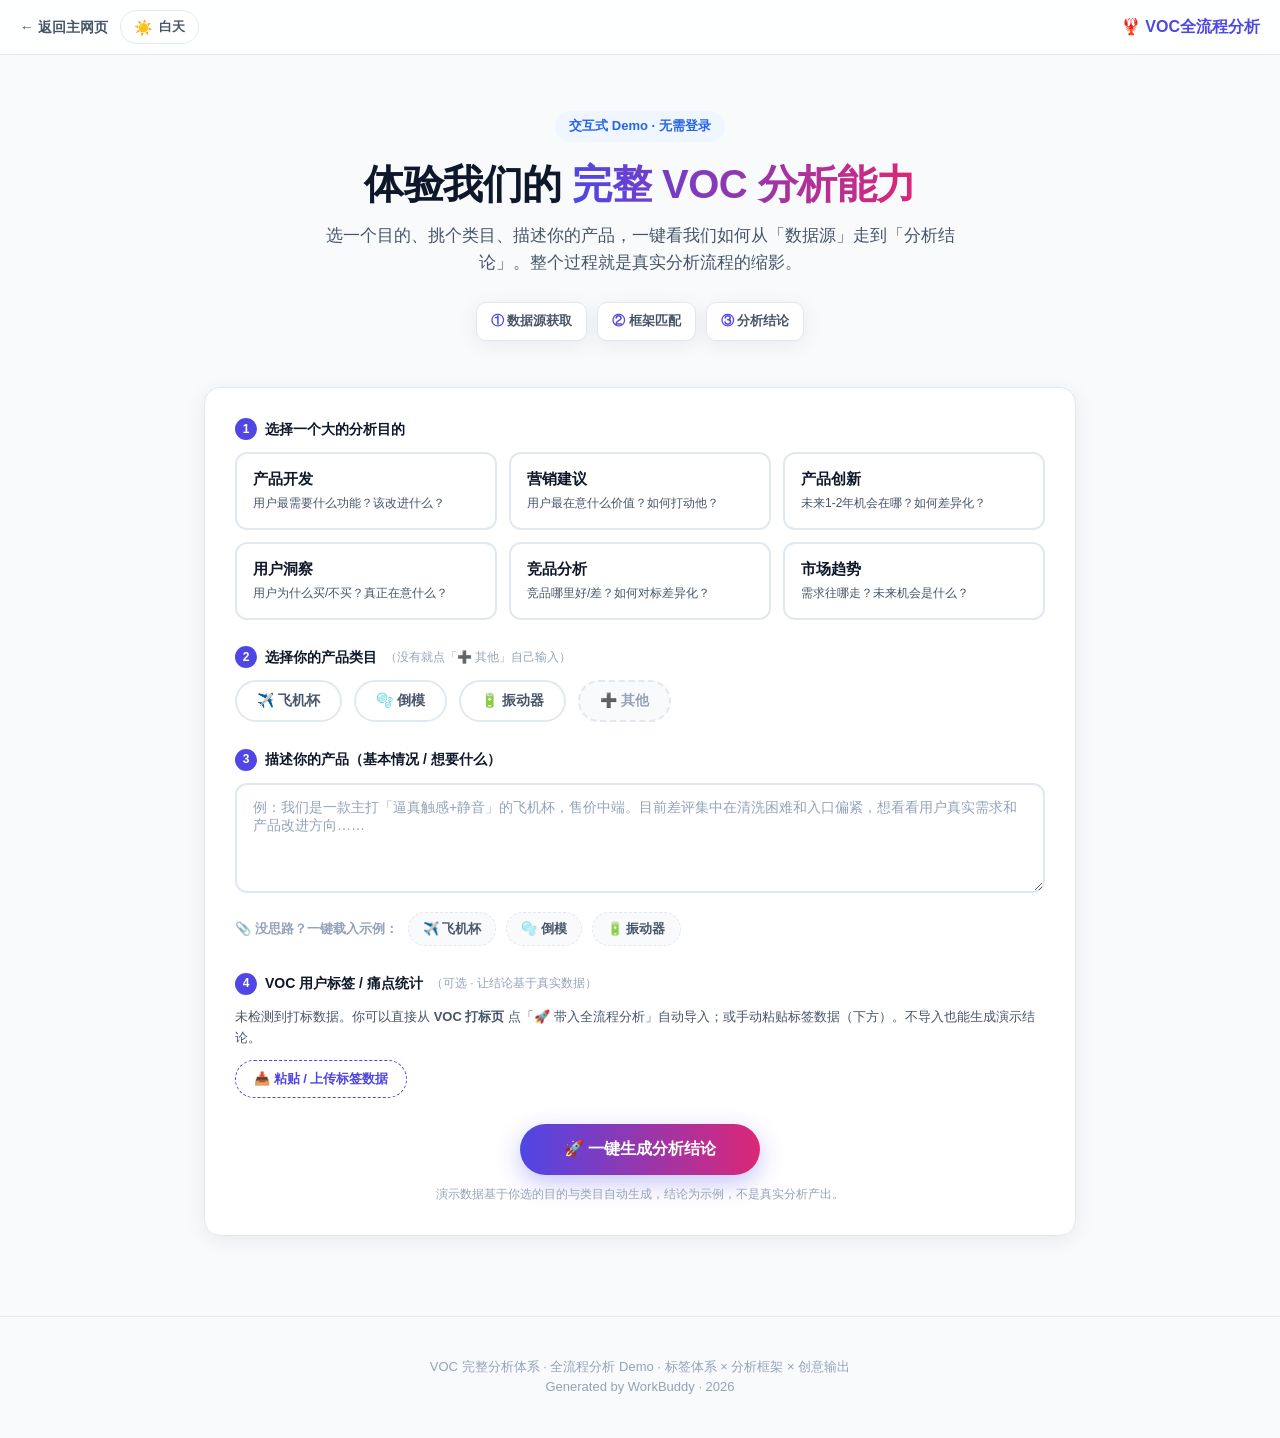
==== experience.html @ fc423c99 "fix: 夜晚模式完全复刻参考页 voc-report-home-radium，去除加载动效 - radium-dark.css：统一为参考页精确配色（bg #0F1525 / card rgba(2" ====
<!DOCTYPE html>
<html lang="zh-CN">
<head>
<meta charset="UTF-8">
<meta name="viewport" content="width=device-width, initial-scale=1.0">
<link rel="icon" href="data:image/svg+xml,<svg xmlns='http://www.w3.org/2000/svg' viewBox='0 0 64 64'><rect width='64' height='64' rx='14' fill='white'/><text x='32' y='48' text-anchor='middle' font-size='40'>🦞</text></svg>">
<title>VOC 全流程分析</title>
<style>
:root{
    --indigo:#4F46E5; --indigo-d:#4338CA; --blue:#2563EB; --blue-l:#EFF6FF;
    --ink:#0F172A; --slate:#475569; --muted:#94A3B8; --line:#E2E8F0;
    --green:#059669; --pink:#DB2777; --amber:#D97706; --cyan:#0891B2; --purple:#7C3AED;
    --bg:#F8FAFC; --card:#FFFFFF; --radius:16px; --shadow:0 4px 20px rgba(15,23,42,.07);
}

/* ===== 深空全息 夜晚模式（Radium deep-space）变量覆盖 ===== */
body[data-theme="dark"]{
    --indigo:#6366f1; --indigo-d:#4F46E5; --blue:#60a5fa; --blue-l:rgba(96,165,250,.10);
    --brand:#60a5fa; --brand-bg:rgba(96,165,250,.14);
    --ink:#e2e8f0; --slate:#cbd5e1; --muted:#94a3b8; --line:rgba(255,255,255,.08);
    --green:#4ade80; --pink:#f43f5e; --amber:#f59e0b; --cyan:#38bdf8; --purple:#a78bfa;
    --bg:#0F1525; --card:rgba(28,38,64,.5); --shadow:0 8px 32px rgba(0,0,0,.45);
}
*{box-sizing:border-box;margin:0;padding:0;}
body{font-family:-apple-system,BlinkMacSystemFont,"Segoe UI","PingFang SC","Microsoft YaHei",sans-serif;
    background:var(--bg); color:var(--ink); line-height:1.6; -webkit-font-smoothing:antialiased;}
.topbar{position:sticky; top:0; z-index:50; background:rgba(255,255,255,.85); backdrop-filter:blur(8px);
    border-bottom:1px solid var(--line); padding:10px 20px; display:flex; align-items:center; gap:12px;}
.topbar a{color:var(--slate); text-decoration:none; font-size:14px; font-weight:600; display:flex; align-items:center; gap:6px;}
.topbar a:hover{color:var(--indigo);}
.topbar .brand{margin-left:auto; font-weight:700; color:var(--indigo); display:flex; align-items:center; gap:6px;}
.theme-toggle{display:inline-flex; align-items:center; gap:6px; padding:7px 13px; border:1px solid var(--line); border-radius:999px; background:#fff; color:var(--slate); font-size:13px; font-weight:600; font-family:inherit; cursor:pointer; transition:all .18s ease; white-space:nowrap;}
.theme-toggle:hover{background:#F1F5F9; border-color:#CBD5E1; color:var(--indigo);}
.theme-toggle .theme-icon{font-size:15px; line-height:1;}
.theme-toggle[data-active="dark"]{background:#E0E7FF; border-color:#6366F1; color:#4338CA;}

/* ===== Hero ===== */
.hero{max-width:920px; margin:0 auto; padding:56px 24px 28px; text-align:center;}
.hero .eyebrow{display:inline-block; background:var(--blue-l); color:var(--blue); font-weight:700;
    font-size:13px; padding:5px 14px; border-radius:999px; margin-bottom:18px;}
.hero h1{font-size:40px; line-height:1.2; letter-spacing:-.5px; margin-bottom:14px;}
.hero h1 .grad{background:linear-gradient(90deg,var(--indigo),var(--pink)); -webkit-background-clip:text; background-clip:text; color:transparent;}
.hero p{font-size:17px; color:var(--slate); max-width:640px; margin:0 auto;}
.hero .steps-hint{display:flex; gap:10px; justify-content:center; margin-top:26px; flex-wrap:wrap;}
.hero .steps-hint .sh{background:var(--card); border:1px solid var(--line); border-radius:10px; padding:8px 14px; font-size:13px; color:var(--slate); font-weight:600; box-shadow:var(--shadow);}
.hero .steps-hint .sh b{color:var(--indigo);}

/* ===== Config panel ===== */
.panel{max-width:920px; margin:18px auto 0; padding:0 24px 40px;}
.cfg{background:var(--card); border:1px solid var(--line); border-radius:var(--radius); padding:30px; box-shadow:var(--shadow);}
.cfg-block{margin-bottom:26px;}
.cfg-block:last-child{margin-bottom:0;}
.cfg-label{font-size:14px; font-weight:700; color:var(--ink); margin-bottom:12px; display:flex; align-items:center; gap:8px;}
.cfg-label .num{width:22px; height:22px; border-radius:50%; background:var(--indigo); color:#fff; font-size:12px; display:flex; align-items:center; justify-content:center; font-weight:700;}

/* purpose cards */
.purpose-grid{display:grid; grid-template-columns:repeat(3,1fr); gap:12px;}
.pcard{border:2px solid var(--line); border-radius:12px; padding:16px; cursor:pointer; transition:all .2s; background:#fff; text-align:left; font-family:inherit;}
.pcard:hover{border-color:#C7D2FE; transform:translateY(-2px);}
.pcard.active{border-color:var(--indigo); background:#EEF2FF; box-shadow:0 0 0 3px rgba(79,70,229,.12);}
.pcard .pi{font-size:24px; display:none;}
.pcard .pn{font-weight:700; font-size:15px; margin:0 0 6px; color:var(--ink);}
.pcard .pd{font-size:12px; color:var(--slate); margin-top:4px; line-height:1.4;}

/* category chips */
.cat-row{display:flex; gap:12px; flex-wrap:wrap; align-items:center;}
.cchip{border:2px solid var(--line); border-radius:999px; padding:10px 20px; cursor:pointer; transition:all .2s; background:#fff; font-family:inherit; font-size:14px; font-weight:600; color:var(--slate); display:flex; align-items:center; gap:8px;}
.cchip:hover{border-color:#C7D2FE;}
.cchip.active{border-color:var(--pink); background:#FDF2F8; color:var(--pink);}
.cchip-add{border-style:dashed; color:#94A3B8; background:#F8FAFC;}
.cchip-add:hover{border-color:#CBD5E1; color:var(--slate);}
.cchip.custom{border-color:#8B5CF6; background:#F5F3FF; color:#7C3AED;}
.cat-input{display:none; border:2px solid var(--pink); border-radius:999px; padding:10px 16px; font-family:inherit; font-size:14px; color:var(--ink); width:240px; outline:none; background:#FDF2F8;}
.cat-input::placeholder{color:#C4B5FD;}

/* ===== 第4板块：VOC 标签/痛点统计 导入 ===== */
.import-hint{font-size:13px; color:var(--slate); line-height:1.6; margin-bottom:12px;}
.import-card{background:linear-gradient(135deg,#F5F3FF,#EEF2FF); border:1px solid #E9D5FF; border-radius:14px; padding:18px 20px; box-shadow:var(--shadow);}
.import-card .imp-head{display:flex; align-items:center; gap:10px; flex-wrap:wrap; margin-bottom:12px;}
.import-card .imp-badge{display:inline-flex; align-items:center; gap:6px; background:linear-gradient(90deg,#7C3AED,#DB2777); color:#fff; font-weight:700; font-size:13px; padding:6px 14px; border-radius:999px; box-shadow:0 4px 12px rgba(124,58,237,.3);}
.import-card .imp-sub{font-size:12px; color:#6D28D9; font-weight:600;}
.import-stats{display:flex; flex-direction:column; gap:10px;}
.import-stat-row{display:flex; align-items:flex-start; gap:10px; flex-wrap:wrap;}
.import-stat-label{font-size:12px; font-weight:700; color:var(--slate); min-width:64px; padding-top:3px;}
.import-chips{display:flex; gap:6px; flex-wrap:wrap;}
.imp-chip{display:inline-flex; align-items:center; gap:5px; background:#fff; border:1px solid var(--line); border-radius:8px; padding:4px 10px; font-size:12px; font-weight:600; color:var(--ink);}
.imp-chip .n{color:#7C3AED; font-weight:800;}
.imp-chip.neg{background:#FEF2F2; border-color:#FECACA; color:#B91C1C;}
.imp-chip.pos{background:#F0FDF4; border-color:#BBF7D0; color:#15803D;}
.import-clear{margin-top:14px; display:inline-flex; align-items:center; gap:6px; background:#fff; border:1.5px solid var(--line); border-radius:999px; padding:8px 16px; font-size:13px; font-weight:700; color:var(--slate); cursor:pointer; font-family:inherit; transition:all .2s;}
.import-clear:hover{border-color:#DB2777; color:#DB2777;}
.import-tree{display:flex; flex-wrap:wrap; gap:8px; flex:1; align-items:flex-start;}
.it-mod{display:inline-flex; align-items:center; gap:8px; background:#fff; border:1px solid var(--line); border-radius:999px; padding:6px 12px; font-size:13px;}
.it-mn{font-weight:700; color:var(--indigo);}
.it-n{color:var(--pink); font-weight:800; font-size:12px;}
.import-manual-toggle{display:inline-flex; align-items:center; gap:6px; background:#fff; border:1.5px dashed var(--indigo); border-radius:999px; padding:9px 18px; font-size:13px; font-weight:700; color:var(--indigo); cursor:pointer; font-family:inherit; transition:all .2s;}
.import-manual-toggle:hover{background:#EEF2FF;}
.import-manual{display:none; margin-top:14px; background:#F8FAFC; border:1px solid var(--line); border-radius:12px; padding:16px;}
.import-manual.show{display:block;}
.import-manual textarea{min-height:120px;}
.import-manual .imp-tip{font-size:12px; color:#94A3B8; margin:8px 0 12px; line-height:1.5;}
.import-manual .imp-actions{display:flex; gap:10px; align-items:center; flex-wrap:wrap;}
.import-parse-btn{background:linear-gradient(90deg,var(--indigo),var(--pink)); color:#fff; border:none; border-radius:999px; padding:10px 22px; font-size:14px; font-weight:700; cursor:pointer; font-family:inherit;}
.import-parse-btn:disabled{opacity:.6; cursor:not-allowed;}
.import-err{color:#B91C1C; font-size:12px; font-weight:600;}

/* textarea */
textarea{width:100%; min-height:110px; border:2px solid var(--line); border-radius:12px; padding:14px 16px; font-family:inherit; font-size:14px; color:var(--ink); resize:vertical; transition:border-color .2s;}
textarea:focus{outline:none; border-color:var(--indigo);}
textarea::placeholder{color:var(--muted);}

/* generate btn */
.gen-wrap{text-align:center; margin-top:8px;}
.gen-btn{background:linear-gradient(90deg,var(--indigo),var(--pink)); color:#fff; border:none; border-radius:999px;
    padding:15px 44px; font-size:16px; font-weight:700; cursor:pointer; font-family:inherit; box-shadow:0 8px 24px rgba(79,70,229,.32); transition:transform .15s, box-shadow .15s;}
.gen-btn:hover{transform:translateY(-2px); box-shadow:0 12px 30px rgba(79,70,229,.42);}
.gen-btn:disabled{opacity:.6; cursor:not-allowed; transform:none;}
.gen-hint{font-size:12px; color:var(--muted); margin-top:10px;}

/* ===== Pipeline ===== */
.pipeline-wrap{max-width:920px; margin:10px auto 0; padding:0 24px; display:none;}
.pipeline-wrap.show{display:block;}
.pipe-progress{height:8px; background:var(--line); border-radius:999px; overflow:hidden; margin-bottom:26px;}
.pipe-progress .bar{height:100%; width:0; background:linear-gradient(90deg,var(--indigo),var(--pink)); border-radius:999px; transition:width .6s ease;}
.pipe-nodes{display:flex; gap:14px; position:relative;}
.pnode{flex:1; background:var(--card); border:1px solid var(--line); border-radius:14px; padding:18px; position:relative; opacity:.45; transition:opacity .4s, border-color .4s, box-shadow .4s;}
.pnode.active{opacity:1; border-color:#C7D2FE; box-shadow:var(--shadow);}
.pnode.done{opacity:1; border-color:#A7F3D0;}
.pnode .ph{display:flex; align-items:center; gap:10px; margin-bottom:12px;}
.pnode .pcircle{width:30px; height:30px; border-radius:50%; background:var(--line); color:#fff; display:flex; align-items:center; justify-content:center; font-weight:700; font-size:14px; flex-shrink:0; transition:background .4s;}
.pnode.active .pcircle, .pnode.done .pcircle{background:var(--indigo);}
.pnode.done .pcircle{background:var(--green);}
.pnode .ptitle{font-weight:700; font-size:15px;}
.pnode .pcontent{min-height:54px;}
.chip{display:inline-flex; align-items:center; gap:6px; background:var(--blue-l); color:var(--blue); border-radius:8px; padding:5px 10px; font-size:12px; font-weight:600; margin:3px 4px 3px 0; opacity:0; transform:translateY(6px); transition:opacity .35s, transform .35s;}
.chip.in{opacity:1; transform:none;}
.chip.tag{background:#FEF3C7; color:#B45309;}
.chip.fw{background:#EDE9FE; color:var(--purple);}
.chip .rk{font-size:10px; background:rgba(0,0,0,.08); border-radius:4px; padding:1px 5px;}
.waiting{font-size:12px; color:var(--muted);}

/* ===== Results ===== */
.results{max-width:920px; margin:30px auto 0; padding:0 24px 60px; display:none;}
.results.show{display:block;}
.res-head{text-align:center; margin-bottom:24px;}
.res-head h2{font-size:26px;}
.res-head .sub{color:var(--slate); font-size:14px; margin-top:6px;}
.res-meta{display:inline-flex; gap:8px; flex-wrap:wrap; justify-content:center; margin-top:12px;}
.res-meta .m{background:#EEF2FF; color:var(--indigo); border-radius:999px; padding:4px 12px; font-size:12px; font-weight:700;}
.res-summary{background:linear-gradient(135deg,#EEF2FF,#FDF2F8); border:1px solid #E0E7FF; border-radius:14px; padding:20px 22px; margin-bottom:24px; font-size:15px; color:#312E81;}
.res-summary b{color:var(--indigo-d);}
.fw-result{background:var(--card); border:1px solid var(--line); border-radius:14px; padding:22px; margin-bottom:18px; box-shadow:var(--shadow); border-left:5px solid var(--indigo);}
.fw-result h3{font-size:18px; display:flex; align-items:center; gap:10px; margin-bottom:6px;}
.fw-result .ftag{font-size:11px; font-weight:700; color:#fff; background:var(--indigo); border-radius:6px; padding:2px 8px;}
.fw-result .fdesc{font-size:13px; color:var(--slate); margin-bottom:14px;}
.fw-result .finsight{font-size:15px; font-weight:600; color:var(--ink); margin-bottom:12px; line-height:1.5;}
.fw-result ul{list-style:none; margin-bottom:12px;}
.fw-result li{position:relative; padding-left:22px; margin-bottom:8px; font-size:14px; color:var(--slate);}
.fw-result li::before{content:"▹"; position:absolute; left:0; color:var(--indigo); font-weight:700;}
.fw-result .faction{background:#F0FDF4; border-radius:10px; padding:12px 14px; font-size:13px; color:#166534;}
.fw-result .faction b{color:var(--green);}
.f-detail{margin-top:14px;}
.detail-btn{background:#fff; border:1.5px solid var(--indigo); color:var(--indigo); border-radius:999px; padding:8px 18px; font-size:13px; font-weight:700; cursor:pointer; font-family:inherit; transition:all .2s;}
.detail-btn:hover{background:var(--indigo); color:#fff;}
.reset-wrap{text-align:center; margin-top:8px;}
.reset-btn{background:#fff; border:2px solid var(--line); border-radius:999px; padding:12px 32px; font-size:14px; font-weight:700; color:var(--slate); cursor:pointer; font-family:inherit; transition:all .2s;}
.reset-btn:hover{border-color:var(--indigo); color:var(--indigo);}
.reset-btn.agent-cta{background:linear-gradient(90deg,#FF7A45,#FF4D8D); color:#fff; border:none; box-shadow:0 4px 14px rgba(255,77,141,.25); padding:14px 36px;}
.reset-btn.agent-cta:hover{transform:translateY(-2px); box-shadow:0 6px 18px rgba(255,77,141,.35);}
.agent-cards{display:none; gap:16px; justify-content:center; margin-top:20px; flex-wrap:wrap;}
.agent-cards.show{display:flex;}
.agent-card{background:var(--card); border:1px solid var(--line); border-radius:14px; padding:18px 20px; min-width:240px; text-decoration:none; color:inherit; display:flex; align-items:center; gap:14px; box-shadow:var(--shadow); transition:all .2s; text-align:left;}
.agent-card:hover{border-color:var(--indigo); transform:translateY(-3px); box-shadow:0 8px 24px rgba(15,23,42,.1);}
.agent-card .agent-icon{font-size:32px;}
.agent-card .agent-name{font-weight:800; font-size:15px; color:var(--ink);}
.agent-card .agent-desc{font-size:12px; color:var(--slate); margin-top:3px;}
.reset-link{display:inline-block; margin-top:16px; background:#fff; border:2px solid var(--line); border-radius:999px; padding:11px 30px; font-size:14px; font-weight:700; color:var(--slate); cursor:pointer; font-family:inherit; transition:all .2s;}
.reset-link:hover{border-color:var(--indigo); color:var(--indigo); transform:translateY(-1px); box-shadow:0 3px 10px rgba(37,99,235,.12);}

.footer{text-align:center; padding:40px 20px; color:var(--muted); font-size:13px; border-top:1px solid var(--line); margin-top:40px;}

@media(max-width:720px){
    .hero h1{font-size:30px;}
    .purpose-grid{grid-template-columns:repeat(2,1fr);}
    .pipe-nodes{flex-direction:column;}
}

/* ===== 载入示例案例 ===== */
.sample-row{display:flex; align-items:center; gap:10px; margin-top:12px; flex-wrap:wrap;}
.sample-row .sr-label{font-size:13px; color:var(--muted); font-weight:600;}
.sample-pill{border:1.5px dashed var(--line); background:#F8FAFC; border-radius:999px; padding:7px 14px; font-size:13px; font-weight:600; color:var(--slate); cursor:pointer; font-family:inherit; transition:all .2s;}
.sample-pill:hover{border-color:var(--indigo); color:var(--indigo); background:#EEF2FF;}

/* ===== 用户案例表 ===== */
.case-card{background:var(--card); border:1px solid var(--line); border-radius:14px; padding:20px 22px; margin-bottom:22px; box-shadow:var(--shadow); border-left:5px solid var(--amber);}
.case-title{font-size:16px; font-weight:800; color:var(--ink); margin-bottom:14px; display:flex; align-items:center; gap:8px;}
.case-table{width:100%; border-collapse:collapse;}
.case-table th, .case-table td{text-align:left; padding:10px 12px; font-size:14px; border-bottom:1px solid var(--line); vertical-align:top;}
.case-table th{width:120px; color:var(--slate); font-weight:700; background:#F8FAFC; border-radius:8px 0 0 8px; white-space:nowrap;}
.case-table tr:last-child th, .case-table tr:last-child td{border-bottom:none;}
.case-table td{color:var(--ink); line-height:1.5;}

/* ===== 用户完全体合成 ===== */
.synth-btn{display:block; width:100%; background:linear-gradient(135deg,#7C3AED,#DB2777); color:#fff; border:none; border-radius:16px; padding:20px; font-size:18px; font-weight:800; cursor:pointer; font-family:inherit; box-shadow:0 10px 30px rgba(124,58,237,.35); transition:transform .15s, box-shadow .15s, filter .15s; letter-spacing:.5px; margin-top:4px;}
.synth-btn:hover{transform:translateY(-3px); box-shadow:0 16px 40px rgba(124,58,237,.45); filter:brightness(1.05);}
.synth-btn:disabled{opacity:.78; cursor:default; transform:none;}
.synth-result{display:none; margin-top:18px;}
.synth-result.show{display:block;}
.synth-preview-img{display:block; width:100%; max-width:760px; margin:18px auto 0; border-radius:14px; box-shadow:0 8px 24px rgba(15,23,42,0.12); border:1px solid var(--line); transition:transform .3s ease, box-shadow .3s ease; cursor:zoom-in;}
.synth-preview-img:hover{transform:translateY(-3px); box-shadow:0 12px 32px rgba(15,23,42,0.16);}
.synth-preview-hint{text-align:center; font-size:12px; color:var(--muted); margin-top:8px;}
.synth-card{background:linear-gradient(135deg,#F5F3FF,#FDF2F8); border:1px solid #E9D5FF; border-radius:16px; padding:24px; box-shadow:var(--shadow);}

/* ===== 图片放大 / 下载弹窗 ===== */
.lb-overlay{display:none; position:fixed; inset:0; z-index:200; align-items:center; justify-content:center; padding:20px;}
.lb-backdrop{position:absolute; inset:0; background:rgba(0,0,0,.88); backdrop-filter:blur(6px);}
.lb-content{position:relative; z-index:1; max-width:94vw; max-height:94vh; display:flex; flex-direction:column; align-items:center;}
.lb-content img{max-width:90vw; max-height:78vh; border-radius:12px; box-shadow:0 24px 60px rgba(0,0,0,.45); object-fit:contain; background:#000;}
.lb-close{position:absolute; top:-44px; right:0; width:36px; height:36px; border-radius:50%; border:none; background:rgba(255,255,255,.15); color:#fff; font-size:22px; line-height:36px; cursor:pointer; transition:background .2s;}
.lb-close:hover{background:rgba(255,255,255,.3);}
.lb-actions{margin-top:16px; display:flex; gap:12px;}
.lb-download{display:inline-flex; align-items:center; gap:6px; background:#fff; color:var(--ink); border-radius:999px; padding:10px 20px; font-size:14px; font-weight:700; text-decoration:none; box-shadow:0 4px 14px rgba(0,0,0,.25); transition:transform .15s, box-shadow .15s;}
.lb-download:hover{transform:translateY(-2px); box-shadow:0 6px 18px rgba(0,0,0,.35); color:var(--indigo);}
@media(max-width:720px){ .lb-content img{max-width:92vw; max-height:70vh;} .lb-actions{margin-top:12px;} }
.synth-head{font-size:18px; font-weight:800; color:#6D28D9; margin-bottom:12px; display:flex; align-items:center; gap:8px;}
.synth-lead{font-size:15px; line-height:1.6; color:#4C1D95; margin-bottom:18px; font-weight:600;}
.synth-grid{display:grid; grid-template-columns:1fr 1fr; gap:18px; margin-bottom:18px;}
.synth-col{background:#fff; border:1px solid var(--line); border-radius:12px; padding:16px;}
.synth-h{font-size:13px; font-weight:800; color:var(--slate); margin:0 0 6px; display:flex; align-items:center; gap:6px;}
.synth-col p{font-size:14px; color:var(--ink); line-height:1.6; margin:0 0 14px;}
.synth-col p:last-child{margin-bottom:0;}
.synth-needs{background:#fff; border:1px solid var(--line); border-radius:12px; padding:16px; margin-bottom:16px;}
.need-tags{display:flex; flex-wrap:wrap; gap:8px; margin-top:8px;}
.need-tag{background:#EDE9FE; color:#6D28D9; border-radius:8px; padding:5px 12px; font-size:13px; font-weight:700;}
.synth-verdict{background:#fff; border:1px solid #FBCFE8; border-left:5px solid var(--pink); border-radius:12px; padding:16px 18px; font-size:14px; line-height:1.7; color:var(--ink);}
.synth-verdict b{color:var(--pink);}
@media(max-width:720px){ .synth-grid{grid-template-columns:1fr;} .synth-preview-img{border-radius:10px; margin-top:14px;} }

</style>
<link rel="preconnect" href="https://fonts.googleapis.com">
<link rel="preconnect" href="https://fonts.gstatic.com" crossorigin>
<link href="https://fonts.googleapis.com/css2?family=Inter:wght@400;500;600;700;800&family=JetBrains+Mono:wght@400;500;700&family=Orbitron:wght@500;700;900&display=swap" rel="stylesheet">
<link rel="stylesheet" href="radium-dark.css">
</head>
<body>

<div class="topbar">
    <a href="index.html">← 返回主网页</a>
    <button type="button" class="theme-toggle" id="themeToggle" aria-label="切换白天/夜晚模式">
        <span class="theme-icon">☀️</span>
        <span class="theme-text">白天</span>
    </button>
    <span class="brand">🦞 VOC全流程分析</span>
</div>

<!-- ===== Hero ===== -->
<header class="hero">
    <span class="eyebrow">交互式 Demo · 无需登录</span>
    <h1>体验我们的 <span class="grad">完整 VOC 分析能力</span></h1>
    <p>选一个目的、挑个类目、描述你的产品，一键看我们如何从「数据源」走到「分析结论」。整个过程就是真实分析流程的缩影。</p>
    <div class="steps-hint">
        <span class="sh"><b>①</b> 数据源获取</span>
        <span class="sh"><b>②</b> 框架匹配</span>
        <span class="sh"><b>③</b> 分析结论</span>
    </div>
</header>

<!-- ===== Config ===== -->
<div class="panel">
    <div class="cfg">
        <div class="cfg-block">
            <div class="cfg-label"><span class="num">1</span> 选择一个大的分析目的</div>
            <div class="purpose-grid" id="purposeGrid"></div>
        </div>

        <div class="cfg-block">
            <div class="cfg-label"><span class="num">2</span> 选择你的产品类目 <span style="font-weight:400;color:#94A3B8;font-size:12px;">（没有就点「➕ 其他」自己输入）</span></div>
            <div class="cat-row" id="catRow"></div>
            <input id="customCatInput" class="cat-input" placeholder="输入类目，如 润滑剂 / 男女共用 / 情趣内衣…" onkeydown="if(event.key==='Enter')commitCustomCat()" onblur="commitCustomCat()" />
        </div>

        <div class="cfg-block">
            <div class="cfg-label"><span class="num">3</span> 描述你的产品（基本情况 / 想要什么）</div>
            <textarea id="prodDesc" placeholder="例：我们是一款主打「逼真触感+静音」的飞机杯，售价中端。目前差评集中在清洗困难和入口偏紧，想看看用户真实需求和产品改进方向……"></textarea>
            <div class="sample-row">
                <span class="sr-label">📎 没思路？一键载入示例：</span>
                <button class="sample-pill" onclick="loadSampleCase('airplane')">✈️ 飞机杯</button>
                <button class="sample-pill" onclick="loadSampleCase('mold')">🫧 倒模</button>
                <button class="sample-pill" onclick="loadSampleCase('vibe')">🔋 振动器</button>
            </div>
        </div>

        <div class="cfg-block" id="importBlock">
            <div class="cfg-label"><span class="num">4</span> VOC 用户标签 / 痛点统计 <span style="font-weight:400;color:#94A3B8;font-size:12px;">（可选 · 让结论基于真实数据）</span></div>
            <div id="importArea"></div>
        </div>

        <div class="gen-wrap">
            <button class="gen-btn" id="genBtn" onclick="startExperience()">🚀 一键生成分析结论</button>
            <div class="gen-hint" id="genHint">演示数据基于你选的目的与类目自动生成，结论为示例，不是真实分析产出。</div>
        </div>
    </div>
</div>

<!-- ===== Pipeline ===== -->
<div class="pipeline-wrap" id="pipeline">
    <div class="pipe-progress"><div class="bar" id="progBar"></div></div>
    <div class="pipe-nodes">
        <div class="pnode" id="node1">
            <div class="ph"><div class="pcircle">1</div><div class="ptitle">数据源获取</div></div>
            <div class="pcontent" id="node1Content"><span class="waiting">准备中…</span></div>
        </div>
        <div class="pnode" id="node2">
            <div class="ph"><div class="pcircle">2</div><div class="ptitle">分析框架匹配</div></div>
            <div class="pcontent" id="node2Content"><span class="waiting">等待上一步…</span></div>
        </div>
        <div class="pnode" id="node3">
            <div class="ph"><div class="pcircle">3</div><div class="ptitle">分析结果</div></div>
            <div class="pcontent" id="node3Content"><span class="waiting">等待上一步…</span></div>
        </div>
    </div>
</div>

<!-- ===== Results ===== -->
<div class="results" id="results">
    <div class="res-head">
        <h2>📊 你的分析结论</h2>
        <div class="sub" id="resSub"></div>
        <div class="res-meta" id="resMeta"></div>
    </div>
    <div class="res-summary" id="resSummary"></div>
    <div class="case-card" id="caseBlock"></div>
    <button class="synth-btn" id="synthBtn" onclick="synthComplete()">🦞 点击合成用户完全体</button>
    <img class="synth-preview-img" id="synthPreview" src="assets/persona-preview.jpg" alt="用户完全体画像预览" loading="lazy" style="display:none;" onclick="openLightbox(this.src)">
    <div class="synth-preview-hint" id="synthPreviewHint" style="display:none;">👆 点击画像可放大查看，支持下载原图</div>
    <div class="synth-result" id="synthResult"></div>
    <div id="resCards"></div>
    <div class="reset-wrap">
        <button class="reset-btn agent-cta" onclick="toggleAgentCards()">🦞 找智能体聊真的</button>
        <div class="agent-cards" id="agentCards">
            <a class="agent-card" href="https://applink.feishu.cn/T97R31dGAcVE" target="_blank" rel="noopener">
                <div class="agent-icon">🦞</div>
                <div>
                    <div class="agent-name">倒模类目智能体</div>
                    <div class="agent-desc">聊真实倒模产品 · 用户评价 · 改进方向</div>
                </div>
            </a>
            <a class="agent-card" href="https://applink.feishu.cn/T97R37MT0GiU" target="_blank" rel="noopener">
                <div class="agent-icon">🦞</div>
                <div>
                    <div class="agent-name">飞机杯类目智能体</div>
                    <div class="agent-desc">聊真实飞机杯产品 · 使用反馈 · 创新机会</div>
                </div>
            </a>
        </div>
        <button class="reset-link" onclick="resetExperience()">↺ 重新体验一次</button>
    </div>
</div>

<footer class="footer">
    VOC 完整分析体系 · 全流程分析 Demo · 标签体系 × 分析框架 × 创意输出<br>
    Generated by WorkBuddy · 2026
</footer>

<!-- ===== 图片放大弹窗 ===== -->
<div id="lightboxOverlay" class="lb-overlay" onclick="closeLightbox(event)">
    <div class="lb-backdrop"></div>
    <div class="lb-content" onclick="event.stopPropagation()">
        <button class="lb-close" onclick="closeLightbox()" aria-label="关闭">×</button>
        <img id="lightboxImg" src="" alt="用户画像放大预览">
        <div class="lb-actions">
            <a id="lbDownload" class="lb-download" href="#" download>⬇ 下载原图</a>
        </div>
    </div>
</div>

<script>
/* ===================== 白天/夜晚模式切换（跨页共享 voc_theme） ===================== */
(function(){
    function applyTheme(isDark){
        document.body.setAttribute('data-theme', isDark ? 'dark' : 'light');
        var btn = document.getElementById('themeToggle');
        if(!btn) return;
        btn.setAttribute('data-active', isDark ? 'dark' : 'light');
        btn.innerHTML = isDark
            ? '<span class="theme-icon">🌙</span><span class="theme-text">夜晚</span>'
            : '<span class="theme-icon">☀️</span><span class="theme-text">白天</span>';
    }
    var saved = localStorage.getItem('voc_theme');
    applyTheme(saved === 'dark');
    var btn = document.getElementById('themeToggle');
    if(btn) btn.addEventListener('click', function(){
        var next = document.body.getAttribute('data-theme') === 'dark' ? 'light' : 'dark';
        localStorage.setItem('voc_theme', next);
        applyTheme(next === 'dark');
    });
})();
/* ============ 数据模型 ============ */
const PURPOSES = {
    product_dev:{name:'产品开发', icon:'🛠️', desc:'用户最需要什么功能？该改进什么？',
        sources:[{n:'Amazon评价',r:'主',d:'详细使用体验+评分'},{n:'Reddit',r:'次',d:'深度痛点+workarounds'},{n:'社媒反馈',r:'补',d:'真实场景'}],
        tags:['用户画像','购买动机','使用场景','使用阻碍','克服方式','产品改进建议','用户忠诚度'],
        frameworks:['jtbd','needs-analysis','extreme'],
        outcomes:['产品改进清单（按频率+强度排序）','新功能建议（来自workarounds）','用户需求地图（指导路线图）']},
    marketing:{name:'营销建议', icon:'📣', desc:'用户最在意什么价值？如何打动他？',
        sources:[{n:'Amazon评价',r:'主',d:'4-5星，用户推荐理由'},{n:'社媒分享帖',r:'次',d:'用户主动分享'},{n:'Reddit正面讨论',r:'补',d:'口碑内容'}],
        tags:['购买动机','使用场景','用户画像','预期符合度','用户忠诚度'],
        frameworks:['jtbd','needs-analysis','researcher'],
        outcomes:['卖点提炼（含原文引用+文案）','目标受众画像（含渠道）','使用场景地图（广告素材）']},
    innovation:{name:'产品创新', icon:'💡', desc:'未来1-2年机会在哪？如何差异化？',
        sources:[{n:'Reddit',r:'主',d:'全量，workarounds+未来需求'},{n:'Amazon评价',r:'次',d:'1-3星，设计缺陷'},{n:'社媒边缘讨论',r:'补',d:'边缘场景'}],
        tags:['克服方式','使用阻碍','购买动机','用户忠诚度','使用场景'],
        frameworks:['extreme','triz','compass'],
        outcomes:['创新机会地图（含workarounds）','领先用户洞察（von Hippel）','TRIZ创新方案（含可行性）']},
    user_insight:{name:'用户洞察', icon:'🔍', desc:'用户为什么买/不买？真正在意什么？',
        sources:[{n:'Amazon评价',r:'主',d:'全量1-5星'},{n:'Reddit',r:'次',d:'全量讨论'},{n:'客服记录',r:'补',d:'真实反馈'}],
        tags:['用户画像','使用场景','购买动机','预期符合度','用户忠诚度'],
        frameworks:['jtbd','needs-analysis','researcher'],
        outcomes:['用户画像分析（3-5类群体）','用户旅程地图（含情感曲线）','满意度分析（满意vs不满意）']},
    competitor:{name:'竞品分析', icon:'⚔️', desc:'竞品哪里好/差？如何对标差异化？',
        sources:[{n:'本+竞品 Amazon评价',r:'主',d:'全量对比'},{n:'Reddit竞品讨论',r:'次',d:'竞品口碑'},{n:'社媒对比帖',r:'补',d:'横向对比'}],
        tags:['使用阻碍','预期符合度','性价比感受','产品改进建议','用户忠诚度'],
        frameworks:['jtbd','needs-analysis','researcher'],
        outcomes:['竞品对标矩阵','差异化优势清单','竞品转换用户洞察']},
    market_trend:{name:'市场趋势', icon:'📈', desc:'需求往哪走？未来机会是什么？',
        sources:[{n:'Reddit',r:'主',d:'全量，含时间戳'},{n:'Amazon近12月',r:'次',d:'按月分层'},{n:'社媒讨论',r:'补',d:'含时间戳'}],
        tags:['购买动机','产品改进建议','使用场景','使用阻碍','克服方式'],
        frameworks:['extreme','needs-analysis','jtbd'],
        outcomes:['趋势识别分析（含时序证据）','领先用户趋势预测','未来1-2年行动时间线']}
};

const FRAMEWORKS = {
    'jtbd':{name:'JTBD 待完成任务', icon:'🎯', color:'#2563EB', desc:'理解用户真正想要完成的任务（功能/情感/社会三层）'},
    'needs-analysis':{name:'十三种需求分析', icon:'🧭', color:'#7C3AED', desc:'从13种人类需求出发，定位需求层次与优先级'},
    'compass':{name:'产品创意罗盘', icon:'🧩', color:'#0891B2', desc:'4象限×20种打法，系统化发散产品创意'},
    'extreme':{name:'极端/领先用户', icon:'🔬', color:'#059669', desc:'基于 von Hippel 理论，从领先用户挖未来需求'},
    'triz':{name:'TRIZ 创新方法', icon:'⚙️', color:'#D97706', desc:'40个发明原理，系统化解决技术矛盾'},
    'researcher':{name:'4象限用户需求', icon:'📊', color:'#DB2777', desc:'重要度-满意度矩阵，区分表达需求与真实需求'},
    'plutchik':{name:'Plutchik 情绪罗盘', icon:'🎭', color:'#BE185D', desc:'8种基本情绪+强度，洞察情感驱动因素'}
};

/* 9大标签模块 + 子标签（动画里逐条展示） */
const TAG_SUBS = {
    '用户画像':['价值观','人口统计','生活方式','社会地位'],
    '购买动机':['生理满足','情感慰藉','自我探索','关系增进'],
    '购买目的':['自用','送礼','伴侣互动'],
    '使用场景':['独处','伴侣','旅行','夜间'],
    '使用阻碍':['噪音','清洁','隐私','尺寸/紧度'],
    '克服方式':['静音款','免洗设计','隐私包装','分体结构'],
    '用户忠诚度':['复购','主动推荐','KOC传播'],
    '产品改进建议':['材质','功能','外观','续航'],
    '预期符合度':['超预期','不达预期','符合预期'],
    '性价比感受':['偏高','适中','偏低']
};

const CATEGORIES = {
    '飞机杯':{icon:'✈️', image:'assets/user-persona-full.jpg', sample:{
        blocks:['内部通道清洗困难','噪音偏大','入口紧度不适','材质轻微气味'],
        improve:['可拆洗内胆','静音马达结构','医用硅胶无气味','入口渐宽设计'],
        motive:'隐私 discreet、逼真体验、便携收纳',
        scene:'独处夜间、差旅便携',
        needs:['舒适','安全','审美','认可','亲密','主宰']}},
    '倒模':{icon:'🫧', image:'assets/persona-preview.jpg', sample:{
        blocks:['重量大不便收纳','清洁死角多','价格偏高','通道易积灰'],
        improve:['分体式减轻重量','抗菌防霉材质','可站立底座','磁吸快拆'],
        motive:'逼真触感、视觉冲击、收藏展示',
        scene:'居家固定空间、伴侣互动',
        needs:['审美','认可','亲密','主宰','影响','刺激']}},
    '振动器':{icon:'🔋', image:'assets/persona-vibe.jpg', sample:{
        blocks:['续航短','噪音明显','模式单一','充电不便'],
        improve:['长续航电池','磁吸静音马达','APP多模式控制','无线快充'],
        motive:'自我探索、伴侣互动、健康放松',
        scene:'独处、伴侣前戏、旅行',
        needs:['舒适','安全','胜任','亲密','刺激','健康']}}
};
/* 自定义类目的通用兜底样本（未内置真实数据时用） */
const FALLBACK_SAMPLE = {
    blocks:['基础体验未达预期','差异化卖点不清晰','用户复购动力弱'],
    improve:['聚焦核心痛点打磨','打造可记忆的差异化点','建立用户反馈闭环'],
    motive:'满足真实需求、获得稳定好的体验',
    scene:'日常使用场景',
    needs:['舒适','安全','认可','亲密']
};
function getCategory(key){ return CATEGORIES[key] || {icon:'🆕', custom:true, sample:FALLBACK_SAMPLE}; }

/* 示例案例（一键载入，方便演示） */
const SAMPLE_CASES = {
    airplane:{purpose:'product_dev', category:'飞机杯', desc:'我们是一款主打「逼真触感 + 静音」的飞机杯，售价中端。目前差评集中在清洗困难和入口偏紧，想看看用户真实需求和产品改进方向，下一步准备做二代升级。'},
    mold:{purpose:'marketing', category:'倒模', desc:'我们做高仿真倒模，卖点是最强视觉冲击和收藏价值。但用户只记得"贵"，复购一般。想搞清楚怎么把"逼真触感"讲成打动人的故事，提升转化和口碑。'},
    vibe:{purpose:'innovation', category:'振动器', desc:'我们的振动器主打自我探索与伴侣互动。用户反馈续航短、噪音明显、模式单一。想找未来1-2年的差异化创新方向，跳出"加个模式"的同质化。'}
};
function escapeHtml(s){ return String(s).replace(/[&<>"']/g, m=>({'&':'&amp;','<':'&lt;','>':'&gt;','"':'&quot;',"'":'&#39;'}[m])); }
function loadSampleCase(key){
    const sc = SAMPLE_CASES[key];
    if(!sc) return;
    state.purpose = sc.purpose;
    state.category = sc.category;
    document.querySelectorAll('.pcard').forEach(c=>c.classList.toggle('active', c.dataset.key===sc.purpose));
    setActiveCat(sc.category);
    document.getElementById('prodDesc').value = sc.desc;
    saveProductContext();
}

/* ============ 状态 ============ */
let state = { purpose:null, category:null, imported:null, deepMode:false };

/* ============ 第4板块：VOC 标签/痛点统计 导入 ============ */
const LS_KEY = 'voc_tag_profile';
const PRODUCT_KEY = 'voc_product_context';
function saveProductContext(){
    const pn = (state.purpose && PURPOSES[state.purpose]) ? PURPOSES[state.purpose].name : '';
    const cn = (state.category && (CATEGORIES[state.category] || getCategory(state.category))) ? (getCategory(state.category).name || state.category) : '';
    const ctx = { purpose: state.purpose, purposeName: pn, category: state.category, categoryName: cn, desc: (document.getElementById('prodDesc')||{}).value || '' };
    try { localStorage.setItem(PRODUCT_KEY, JSON.stringify(ctx)); } catch(e){}
}
function loadProductContext(){
    try {
        const ctx = JSON.parse(localStorage.getItem(PRODUCT_KEY) || 'null');
        if(!ctx) return;
        if(ctx.purpose && PURPOSES[ctx.purpose]){ state.purpose = ctx.purpose; document.querySelectorAll('.pcard').forEach(c=>c.classList.toggle('active', c.dataset.key===ctx.purpose)); }
        if(ctx.category && (CATEGORIES[ctx.category] || getCategory(ctx.category))){ state.category = ctx.category; setActiveCat(ctx.category); }
        if(ctx.desc && document.getElementById('prodDesc')) document.getElementById('prodDesc').value = ctx.desc;
    } catch(e){}
}
function initImportFromStorage(){
    let prof = null;
    try {
        const params = new URLSearchParams(location.search);
        if(params.get('from')==='tag'){ prof = JSON.parse(localStorage.getItem(LS_KEY) || 'null'); }
        if(!prof){ prof = JSON.parse(localStorage.getItem(LS_KEY) || 'null'); }
    } catch(e){ prof = null; }
    if(prof && prof.meta && (prof.meta.preciseCount || prof.meta.provCount || Object.keys(prof.modules||{}).length)){
        state.imported = prof; state.deepMode = true;
    }
    renderImportArea();
    updateGenHint();
}
function topTagsByModule(prof, m, n){
    if(!prof || !prof.topTags) return [];
    return prof.topTags.filter(t=>t.m===m).sort((a,b)=>b.n-a.n).slice(0, n||3).map(t=>t.t);
}
function buildTagTreeHTML(p){
    const tree = p && p.tagTree;
    if(!tree || !Object.keys(tree).length) return '';
    const mods = Object.entries(tree).sort((a,b)=>b[1].n-a[1].n).slice(0,6);
    return `<div class="import-tree">` + mods.map(([m,mo])=>{
        return `<div class="it-mod"><span class="it-mn">${escapeHtml(m)}</span> <span class="it-n">${mo.n}</span></div>`;
    }).join('') + `</div>`;
}
function renderImportArea(){
    const el = document.getElementById('importArea'); if(!el) return;
    const p = state.imported;
    if(p){
        const meta = p.meta || {};
        const modEntries = Object.entries(p.modules||{}).sort((a,b)=>((b[1].precise+b[1].prov)-(a[1].precise+a[1].prov))).slice(0,4);
        const topMods = modEntries.map(([m,o])=>`<span class="imp-chip">${escapeHtml(m)} <span class="n">${o.precise}${o.prov?('+'+o.prov):''}</span></span>`).join('');
        const topNeeds = (p.needPriority||[]).slice(0,3).map(x=>`<span class="imp-chip">${escapeHtml(x.t)} <span class="n">${(x.imp*100).toFixed(0)}%</span></span>`).join('');
        const pos = (p.emotions||[]).filter(e=>e.polarity>0).sort((a,b)=>b.count-a.count).slice(0,2).map(e=>`<span class="imp-chip pos">${escapeHtml(e.name)} <span class="n">${e.count}</span></span>`).join('');
        const neg = (p.emotions||[]).filter(e=>e.polarity<0).sort((a,b)=>b.count-a.count).slice(0,2).map(e=>`<span class="imp-chip neg">${escapeHtml(e.name)} <span class="n">${e.count}</span></span>`).join('');
        const tagTreeHTML = buildTagTreeHTML(p);
        el.innerHTML =
            `<div class="import-card">
                <div class="imp-head">
                    <span class="imp-badge">✅ 已从 VOC 打标页导入</span>
                    <span class="imp-sub">${meta.totalComments||0} 条评价 · ${meta.preciseCount||0} 精确标签${meta.provCount?(' + '+meta.provCount+' 推测'):''} · 覆盖 ${meta.coveredModules||0} 模块</span>
                </div>
                <div class="import-stats">
                    <div class="import-stat-row"><span class="import-stat-label">痛点 Top</span><div class="import-chips">${topMods||'<span class="imp-chip">无</span>'}</div></div>
                    ${tagTreeHTML?`<div class="import-stat-row it-row"><span class="import-stat-label">标签层级</span><div class="import-tree">${tagTreeHTML}</div></div>`:''}
                    ${topNeeds?`<div class="import-stat-row"><span class="import-stat-label">需求 Top</span><div class="import-chips">${topNeeds}</div></div>`:''}
                    ${pos?`<div class="import-stat-row"><span class="import-stat-label">正向情绪</span><div class="import-chips">${pos}</div></div>`:''}
                    ${neg?`<div class="import-stat-row"><span class="import-stat-label">负向情绪</span><div class="import-chips">${neg}</div></div>`:''}
                </div>
                <button class="import-clear" onclick="clearImport()">🗑 清空导入，改用演示数据</button>
            </div>`;
    } else {
        el.innerHTML =
            `<div class="import-hint">未检测到打标数据。你可以直接从 <b>VOC 打标页</b> 点「🚀 带入全流程分析」自动导入；或手动粘贴标签数据（下方）。不导入也能生成演示结论。</div>
             <button class="import-manual-toggle" onclick="toggleManualImport()">📥 粘贴 / 上传标签数据</button>
             <div class="import-manual" id="manualImport">
                <textarea id="manualImportText" placeholder='可粘贴从打标页导出的 JSON，或简易格式（每行一个「模块名: 计数」）：\n使用阻碍: 12\n产品改进建议: 8\n购买动机: 5'></textarea>
                <div class="imp-tip">简易格式仅提供「模块痛点统计」，深度分析会自动降级（仅基于模块分布做框架推断）；粘贴完整 JSON 可解锁全部框架结论。</div>
                <div class="imp-actions">
                    <button class="import-parse-btn" onclick="parseManualImport()">解析并导入</button>
                    <span class="import-err" id="manualErr"></span>
                </div>
             </div>`;
    }
}
function toggleManualImport(){ const m=document.getElementById('manualImport'); if(m) m.classList.toggle('show'); }
function clearImport(){
    state.imported = null; state.deepMode = false;
    try { localStorage.removeItem(LS_KEY); } catch(e){}
    renderImportArea(); updateGenHint();
}
function parseManualImport(){
    const errEl = document.getElementById('manualErr');
    const txt = (document.getElementById('manualImportText')||{}).value || '';
    if(!txt.trim()){ if(errEl) errEl.textContent='请先粘贴数据。'; return; }
    let prof = null;
    try {
        prof = JSON.parse(txt);
        if(!prof || typeof prof!=='object') throw new Error('格式不对');
        // 归一化为统一结构
        prof = {
            meta: prof.meta || { totalComments:0, preciseCount: prof.modules?Object.values(prof.modules).reduce((s,o)=>s+(o.precise||0)+(o.prov||0),0):0, provCount:0, coveredModules: prof.modules?Object.keys(prof.modules).length:0 },
            modules: prof.modules || {},
            topTags: prof.topTags || [],
            needQuad: prof.needQuad || {explicit:[],implicit:[],unexpected:[],noncustomer:[]},
            needPriority: prof.needPriority || [],
            emotions: prof.emotions || [],
            motMix: prof.motMix || [],
            candidatePool: prof.candidatePool || []
        };
    } catch(e){
        // 简易格式：每行 "模块: 计数"
        const modules = {};
        txt.split('\n').forEach(line=>{
            const mm = line.split(/[:：]/);
            if(mm.length===2){ const name=mm[0].trim(), n=parseInt(mm[1].trim(),10); if(name && !isNaN(n)) modules[name]={precise:n,prov:0,color:'#7C3AED'}; }
        });
        if(Object.keys(modules).length===0){ if(errEl) errEl.textContent='无法解析：请检查 JSON 或「模块: 计数」格式。'; return; }
        prof = { meta:{ totalComments:0, preciseCount:Object.values(modules).reduce((s,o)=>s+o.precise,0), provCount:0, coveredModules:Object.keys(modules).length }, modules, topTags:[], needQuad:{explicit:[],implicit:[],unexpected:[],noncustomer:[]}, needPriority:[], emotions:[], motMix:[], candidatePool:[] };
    }
    state.imported = prof; state.deepMode = true;
    renderImportArea(); updateGenHint();
}
function updateGenHint(){
    const h = document.getElementById('genHint'); if(!h) return;
    if(state.deepMode && state.imported){
        h.innerHTML = '已接入 <b>真实 VOC 打标数据</b>，结论将基于你的标签/痛点统计 + 所选目的，由分析框架确定性推导（无需大模型）。';
    } else {
        h.innerHTML = '演示数据基于你选的目的与类目自动生成，结论为示例，不是真实分析产出。';
    }
}

/* ============ 渲染选择器 ============ */
function renderPurpose(){
    const pg = document.getElementById('purposeGrid');
    pg.innerHTML = Object.entries(PURPOSES).map(([k,v])=>
        `<button class="pcard" data-key="${k}" onclick="pickPurpose('${k}')">
            <div class="pn">${v.name}</div>
            <div class="pd">${v.desc}</div>
        </button>`).join('');
}
function renderCategories(){
    const cr = document.getElementById('catRow');
    cr.innerHTML = Object.entries(CATEGORIES).map(([k,v])=>
        `<button class="cchip${v.custom?' custom':''}" data-key="${k}" onclick="pickCategory('${k}')">${v.icon} ${k}</button>`).join('') +
        `<button class="cchip cchip-add" onclick="showCustomCat()">➕ 其他</button>`;
}
function pickPurpose(k){ state.purpose=k; document.querySelectorAll('.pcard').forEach(c=>c.classList.remove('active')); event.currentTarget.classList.add('active'); saveProductContext(); }
function pickCategory(k){ setActiveCat(k); }
function setActiveCat(key){
    state.category = key;
    saveProductContext();
    document.querySelectorAll('.cchip').forEach(c=>{
        c.classList.remove('active');
        if(c.dataset.key===key) c.classList.add('active');
    });
}
function showCustomCat(){
    const inp = document.getElementById('customCatInput');
    inp.style.display = 'inline-block';
    inp.focus();
}
function commitCustomCat(){
    const inp = document.getElementById('customCatInput');
    const v = inp.value.trim();
    if(!v){ inp.style.display='none'; inp.value=''; return; }
    if(!CATEGORIES[v]){ CATEGORIES[v] = {icon:'🆕', custom:true, sample:FALLBACK_SAMPLE}; }
    renderCategories();          // 重渲染类目行（含新类目 + 其他按钮）
    inp.style.display='none'; inp.value='';
    setActiveCat(v);             // 选中刚输入的自定义类目
}

/* ============ 工具 ============ */
const sleep = ms => new Promise(r=>setTimeout(r,ms));
function addChip(container, cls, html){
    const el = document.createElement('span');
    el.className = 'chip ' + cls;
    el.innerHTML = html;
    container.appendChild(el);
    requestAnimationFrame(()=>el.classList.add('in'));
}

/* ============ 主流程 ============ */
async function startExperience(){
    if(!state.purpose || !state.category){
        alert('请先选择「分析目的」和「产品类目」～');
        return;
    }
    saveProductContext();
    const btn = document.getElementById('genBtn');
    btn.disabled = true;
    const p = PURPOSES[state.purpose], c = getCategory(state.category);

    // 显示管线
    const pipe = document.getElementById('pipeline');
    pipe.classList.add('show');
    pipe.scrollIntoView({behavior:'smooth', block:'start'});
    document.getElementById('results').classList.remove('show');

    // 重置节点
    ['node1','node2','node3'].forEach(id=>{
        const n = document.getElementById(id);
        n.classList.remove('active','done');
    });
    document.getElementById('progBar').style.width = '0%';

    /* ---- 步骤1：数据源获取 ---- */
    const n1 = document.getElementById('node1');
    n1.classList.add('active');
    const c1 = document.getElementById('node1Content');
    c1.innerHTML = '<span class="waiting">正在接入数据源…</span>';
    await sleep(500);
    c1.innerHTML = '';
    if(state.deepMode && state.imported){
        const mp = state.imported.meta || {};
        addChip(c1, 'fw', `✅ 已导入真实 VOC 数据：${mp.totalComments||0} 评价 / ${mp.preciseCount||0} 标签`);
        await sleep(360);
        const modEntries = Object.entries(state.imported.modules||{}).sort((a,b)=>((b[1].precise+b[1].prov)-(a[1].precise+a[1].prov)));
        for(const [m,o] of modEntries){
            addChip(c1, 'tag', `${m} ×${o.precise}${o.prov?('+'+o.prov):''}`);
            await sleep(180);
        }
    } else {
        for(const s of p.sources){
            addChip(c1, '', `<span class="rk">${s.r}</span>${s.n} · ${s.d}`);
            await sleep(280);
        }
        await sleep(300);
        const tlabel = document.createElement('div');
        tlabel.style.cssText = 'font-size:11px;color:#94A3B8;margin:8px 0 2px;font-weight:700;';
        tlabel.textContent = '提取标签板块 →';
        c1.appendChild(tlabel);
        for(const t of p.tags){
            const subs = (TAG_SUBS[t]||[]).slice(0,3).join(' · ');
            addChip(c1, 'tag', `${t}${subs?'：'+subs:''}`);
            await sleep(220);
        }
    }
    n1.classList.remove('active'); n1.classList.add('done');
    document.getElementById('progBar').style.width = '33%';
    await sleep(400);

    /* ---- 步骤2：框架匹配 ---- */
    const n2 = document.getElementById('node2');
    n2.classList.add('active');
    const c2 = document.getElementById('node2Content');
    c2.innerHTML = '<span class="waiting">根据目的匹配分析框架…</span>';
    await sleep(500);
    c2.innerHTML = '';
    for(const fk of p.frameworks){
        const f = FRAMEWORKS[fk];
        addChip(c2, 'fw', `${f.icon} ${f.name}`);
        await sleep(320);
    }
    n2.classList.remove('active'); n2.classList.add('done');
    document.getElementById('progBar').style.width = '66%';
    await sleep(400);

    /* ---- 步骤3：分析结果 ---- */
    const n3 = document.getElementById('node3');
    n3.classList.add('active');
    const c3 = document.getElementById('node3Content');
    c3.innerHTML = '<span class="waiting">正在生成结论…</span>';
    await sleep(800);
    c3.innerHTML = '';
    addChip(c3, 'fw', `✓ 已生成 ${p.frameworks.length} 份分析结论`);
    n3.classList.remove('active'); n3.classList.add('done');
    document.getElementById('progBar').style.width = '100%';
    await sleep(500);

    renderResults(p, c, state.deepMode ? state.imported : null);
    btn.disabled = false;
}

/* ============ 渲染结论 ============ */
function renderResults(p, c, profile){
    const desc = document.getElementById('prodDesc').value.trim() || '（未填写产品描述）';
    const catName = state.category;
    const isDeep = !!(profile && profile.meta);

    document.getElementById('resSub').textContent =
        `目的「${p.name}」 × 类目「${catName}」 — 共匹配 ${p.frameworks.length} 个分析框架` + (isDeep ? ' · 深度模式（真实数据）' : '');
    if(isDeep){
        const mp = profile.meta;
        document.getElementById('resMeta').innerHTML =
            `<span class="m">🎯 ${p.name}</span><span class="m">${c.icon} ${catName}</span><span class="m">🏷️ 真实标签 ${mp.preciseCount||0}${mp.provCount?(' +'+mp.provCount+' 推测'):''}</span><span class="m">📊 覆盖 ${mp.coveredModules||0} 模块</span><span class="m" style="background:#FDF2F8;color:#DB2777;">🔬 深度分析</span>`;
        const topMods = Object.entries(profile.modules||{}).sort((a,b)=>((b[1].precise+b[1].prov)-(a[1].precise+a[1].prov))).slice(0,3).map(e=>e[0]);
        document.getElementById('resSummary').innerHTML =
            `基于你从 VOC 打标页导入的 <b>${mp.totalComments||0}</b> 条真实评价（命中 <b>${mp.preciseCount||0}</b> 个标签），我们匹配了 <b>${p.frameworks.length}</b> 个分析框架并做确定性推导。` +
            `针对目的「<b>${p.name}</b>」，用户痛点最集中在 <b>${topMods.join('、')}</b>${desc && desc!=='（未填写产品描述）' ? '；结合你补充的产品描述，' : '。'}结论由框架逻辑直接得出，无需大模型。`;
    } else {
        const ex = c.sample;
        document.getElementById('resMeta').innerHTML =
            `<span class="m">🎯 ${p.name}</span><span class="m">${c.icon} ${catName}</span><span class="m">📦 数据源 ${p.sources.length} 个</span><span class="m">🏷️ 标签 ${p.tags.length} 类</span>`;
        document.getElementById('resSummary').innerHTML =
            `基于你描述的「${catName}」产品，我们完成了 <b>${p.sources.length}</b> 个数据源接入、<b>${p.tags.length}</b> 类标签抽取，并匹配了 <b>${p.frameworks.length}</b> 个分析框架。` +
            `针对目的「<b>${p.name}</b>」，核心洞察是：用户最在意的并非单一功能，而是「<b>${ex.motive}</b>」所代表的综合体验；当前主要卡点在 <b>${ex.blocks[0]}</b> 与 <b>${ex.blocks[1]}</b>。` +
            (c.custom ? `<br><span style="color:#7C3AED;font-size:13px;">⚠️ 该类目为自定义输入，未内置真实样本，结论基于通用示例，建议补充该类目的真实评价数据后再分析。</span>` : '');
    }

    // 用户案例表（本次分析对象）
    document.getElementById('caseBlock').innerHTML = isDeep ? buildCaseTableDeep(p, profile, desc) : buildCaseTable(p, c, desc);
    // 重置「用户完全体合成」状态
    const sb = document.getElementById('synthBtn');
    sb.disabled = false; sb.textContent = '🦞 点击合成用户完全体';
    document.getElementById('synthResult').classList.remove('show');
    document.getElementById('synthResult').innerHTML = '';

    const wrap = document.getElementById('resCards');
    wrap.innerHTML = p.frameworks.map(fk=> isDeep ? buildCardDeep(fk, p, profile, desc) : buildCard(fk, p, c, desc)).join('');

    document.getElementById('results').classList.add('show');
    document.getElementById('results').scrollIntoView({behavior:'smooth', block:'start'});
}

function buildCard(fk, p, c, desc){
    const f = FRAMEWORKS[fk];
    const ex = c.sample;
    const catName = state.category;
    let insight='', finds=[], action='';

    if(fk==='jtbd'){
        insight = `${catName}用户表面任务是「获得生理满足」，深层情感任务是「${ex.motive.split('、')[0]}」，社会任务是「私密不尴尬地拥有」。你的描述里提到的「${shorten(desc)}」正对应这一层。`;
        finds = [
            `功能任务：${ex.scene}下能稳定完成核心体验`,
            `情感任务：通过${ex.improve[0]}等设计获得「被照顾到」的安心感`,
            `社会任务：隐私包装（${ex.blocks[2]||'隐私'}相关）让用户敢于复购和外露`
        ];
        action = `在详情页与广告中，从「功能参数」叙事切换到「情感/社会任务」叙事，突出${ex.improve[0]}与隐私设计。`;
    } else if(fk==='needs-analysis'){
        insight = `按13种需求看，${catName}用户的高频需求集中在「舒适」「安全」「审美」，而「认可」「亲密」是差异化空白点。`;
        finds = [
            `舒适+安全：当前差评的${ex.blocks[0]}、${ex.blocks[1]}直接拉低这两项满足度`,
            `审美：外观与材质质感（${ex.improve[2]||'材质'}）是溢价感知来源`,
            `认可/亲密：目前几乎无人从「被理解」角度做沟通，存在蓝海`
        ];
        action = `优先补「舒适+安全」短板（${ex.improve.slice(0,2).join('、')}），再用「审美+认可」做价值升级与品牌差异化。`;
    } else if(fk==='extreme'){
        insight = `在${catName}品类，领先用户已经自发用「${ex.improve[1]||'静音'}」「${ex.improve[2]||'材质'}」等 workaround 改造体验——这就是未来1-2年的主流需求。`;
        finds = [
            `领先用户信号：${ex.blocks.join('、')} 是他们仍在将就的点`,
            `未来需求：把 workaround 产品化（${ex.improve.join('、')}）`,
            `可对话对象：复购≥3次、主动写长评的用户即为领先用户样本`
        ];
        action = `建立领先用户回访机制，把他们的 workaround 纳入下一代路线图，抢占品类定义权。`;
    } else if(fk==='triz'){
        insight = `针对「${ex.blocks[0]}」与「${ex.blocks[1]}」这对技术矛盾，可用 TRIZ 原理求解：`;
        finds = [
            `分割原理：将内胆/主体分离（对应${ex.improve[0]||'可拆洗'}）`,
            `柔性壳体原理：用软质包裹降低${ex.blocks[1]}`,
            `预先反作用原理：出厂预润滑/预清洁减少用户动作`
        ];
        action = `用 TRIZ 40原理做一轮方案发散，优先验证「分割+柔性壳体」组合的可行性。`;
    } else if(fk==='compass'){
        insight = `用产品创意罗盘对「${catName}」做4象限发散，最具潜力的是「场景延伸 × 体验升级」象限：`;
        finds = [
            `场景延伸：${ex.scene}之外拓展到新使用情境`,
            `体验升级：用${ex.improve[2]||'材质'}提升触感真实度`,
            `情感加成：加入${ex.motive.split('、')[1]||'情感'}向的仪式感设计`
        ];
        action = `从罗盘20种打法中筛选3个低成本概念做快速验证（众筹/预售测需求）。`;
    } else if(fk==='researcher'){
        insight = `重要度-满意度矩阵显示：${catName}用户「${ex.blocks[0]}」「${ex.blocks[1]}」重要度高但满意度低——是优先改进区；「${ex.motive.split('、')[0]}」重要度高且基本满足——是维持区。`;
        finds = [
            `优先改进区（高重要/低满意）：${ex.blocks.slice(0,2).join('、')}`,
            `维持区（高重要/高满意）：${ex.motive.split('、')[0]}`,
            `过度供给区（低重要）：可削减成本不伤体验`
        ];
        action = `资源先投向优先改进区（${ex.improve.slice(0,2).join('、')}），ROI 最高。`;
    } else { // plutchik
        insight = `情绪层面，${catName}评论里「厌恶」（${ex.blocks[0]}）与「恐惧」（${ex.blocks[2]||'隐私'}）是负向高频，而「信任」「愉悦」是正向驱动。`;
        finds = [
            `负向：厌恶/恐惧 → 指向清洁与隐私痛点`,
            `正向：愉悦/信任 → 来自${ex.improve[2]||'材质'}与静音`,
            `文案机会：用「安心」「无负担」对冲负向情绪`
        ];
        action = `在详情页用「安心感」视觉与文案中和用户的厌恶/恐惧情绪，提升转化。`;
    }

    return `<div class="fw-result" style="border-left-color:${f.color}">
        <h3>${f.icon} ${f.name} <span class="ftag" style="background:${f.color}">框架</span></h3>
        <div class="fdesc">${f.desc}</div>
        <div class="finsight">${insight}</div>
        <ul>${finds.map(x=>`<li>${x}</li>`).join('')}</ul>
        <div class="faction"><b>🎯 行动建议：</b>${action}</div>
    </div>`;
}

function shorten(s){ return s.length>24 ? s.slice(0,24)+'…' : s; }

function buildCaseTable(p, c, desc){
    const ex = c.sample, catName = state.category;
    const rows = [
        ['分析目的', p.name],
        ['产品类目', catName + ' ' + c.icon],
        ['基本情况', desc || '（未填写）'],
        ['用户想要什么', ex.motive],
        ['使用场景', ex.scene],
        ['核心阻碍', ex.blocks.join('、')],
        ['改进方向', ex.improve.join('、')]
    ];
    return `<div class="case-title">📋 分析目的：本次分析大纲</div>
    <table class="case-table"><tbody>
        ${rows.map(r=>`<tr><th>${r[0]}</th><td>${escapeHtml(r[1])}</td></tr>`).join('')}
    </tbody></table>`;
}

/* ============ 深度模式：基于真实打标画像的框架分析（不调大模型） ============ */
const TRIZ_MAP = {
    '清洁':['分割原理：内胆/主体分离，可拆洗','预先反作用原理：出厂预清洁减少用户动作'],
    '洗':['分割原理：可拆洗结构','预先反作用原理：免洗/自清洁涂层'],
    '噪音':['局部质量原理：柔性包裹降低噪音传递','隔音/振动隔离原理：静音马达结构'],
    '尺寸':['柔性壳体原理：可调/渐宽入口','动态性原理：尺寸可调节设计'],
    '紧':['柔性壳体原理：入口渐宽','动态性原理：可调节松紧'],
    '重':['局部质量原理：中空/轻质材料','复合材料原理：减重不降质感'],
    '无法':['分割原理：结构自校正','自服务原理：免工具拆装'],
    '错位':['分割原理：分体对准结构','自服务原理：卡扣自校正'],
    '性价比':['反馈原理：成本透明化','复制原理：标准化降本'],
    '图文':['反馈原理：实物实拍透明化','预先防范原理：详情页标注真实参数'],
    '收纳':['嵌套原理：可折叠/可站立','柔性壳体原理：软质可卷'],
    '携带':['嵌套原理：便携收纳','柔性壳体原理：轻量可卷'],
    '隐私':['伪装原理： discreet 外观','合并原理：日常物品形态'],
    '材质':['复合材料原理：亲肤医用材质','惰性原理：防过敏涂层'],
    '尴尬':['伪装原理：去敏感化外观','合并原理：日常化包装'],
    '羞耻':['伪装原理：去敏感化外观','合并原理：日常化包装']
};
function trizFor(obstacles){
    const out = [];
    obstacles.forEach(o=>{
        for(const k in TRIZ_MAP){ if(o.indexOf(k)>=0){ TRIZ_MAP[k].forEach(pr=>{ if(!out.includes(pr)) out.push(pr); }); break; } }
    });
    if(out.length===0) out.push('分割原理：将主体/功能模块分离，降低耦合','柔性壳体原理：用软质包裹缓冲体验冲突');
    return out.slice(0,3);
}

function buildCaseTableDeep(p, profile, desc){
    const catName = state.category;
    const motive = topTagsByModule(profile,'购买动机',3).join('、') || (profile.needPriority||[]).slice(0,2).map(x=>x.t).join('、') || '（未命中购买动机标签）';
    const scene = topTagsByModule(profile,'使用场景',3).join('、') || '（未命中使用场景标签）';
    const blocks = topTagsByModule(profile,'使用阻碍',4).join('、') || '（未命中使用阻碍标签）';
    const improve = topTagsByModule(profile,'产品改进建议',4).join('、') || '（未命中改进建议标签）';
    const candN = (profile.candidatePool||[]).length;
    const rows = [
        ['分析目的', p.name + '（深度模式 · 真实数据）'],
        ['产品类目', catName],
        ['基本情况', desc || '（未填写）'],
        ['用户想要什么', motive],
        ['使用场景', scene],
        ['核心阻碍', blocks + (candN? ` ＋ 待细化 ${candN} 条`:'')],
        ['改进方向', improve || '（未命中改进建议标签）']
    ];
    return `<div class="case-title">📋 分析目的：本次分析大纲（深度模式 · 真实数据）</div>
    <table class="case-table"><tbody>
        ${rows.map(r=>`<tr><th>${r[0]}</th><td>${escapeHtml(r[1])}</td></tr>`).join('')}
    </tbody></table>`;
}

function buildCardDeep(fk, p, profile, desc){
    const f = FRAMEWORKS[fk];
    const catName = state.category;
    const obstacles = topTagsByModule(profile,'使用阻碍',3);
    const motives = topTagsByModule(profile,'购买动机',3);
    const scenes = topTagsByModule(profile,'使用场景',3);
    const improves = topTagsByModule(profile,'产品改进建议',3);
    const needs = (profile.needPriority||[]).map(x=>x.t);
    const cands = profile.candidatePool||[];
    const emotions = profile.emotions||[];
    let insight='', finds=[], action='';

    if(fk==='jtbd'){
        const emoJob = motives[0] || needs[0] || '情感满足';
        const socialJob = topTagsByModule(profile,'用户画像',1)[0] || (obstacles.some(o=>/隐私|尴尬|羞耻/.test(o)) ? '私密不尴尬地拥有' : '被理解、敢外露');
        const funcCtx = scenes.join('、') || '日常使用';
        insight = `${catName}用户表面任务是「获得核心功能满足」，深层情感任务是「${emoJob}」，社会任务是「${socialJob}」。你描述的「${shorten(desc)}」正对应这一层。`;
        finds = [
            `功能任务：在${funcCtx}下稳定完成核心体验——当前${obstacles.length?('「'+obstacles.join('、')+'」是未完成的卡点'):'暂无明确阻碍标签'}`,
            `情感任务：「${emoJob}」未被满足，是复购与推荐的关键驱动力`,
            `社会任务：「${socialJob}」决定用户是否敢于复购、外露与安利`
        ];
        action = `叙事从「功能参数」切到「情感/社会任务」：先解决${obstacles[0]||'核心阻碍'}，再用「${emoJob}」与「${socialJob}」做沟通。`;
    }
    else if(fk==='needs-analysis'){
        const np = profile.needPriority||[];
        const topImp = np.slice().sort((a,b)=>b.imp-a.imp).slice(0,3).map(x=>x.t);
        const gap = np.filter(x=>x.sat < -0.1).sort((a,b)=>b.imp-a.imp).map(x=>x.t);
        const strong = np.filter(x=>x.sat > 0.1).map(x=>x.t);
        const implicitNeeds = (profile.needQuad&&profile.needQuad.implicit||[]).map(x=>x.t);
        insight = `按13种需求看，${catName}用户高重要需求集中在「${topImp.join('、')||'—'}」；其中「${gap.join('、')||'无明显缺口'}」重要但满意度低，是需求缺口；「${strong.join('、')||'—'}」已较好满足。`;
        finds = [
            `需求缺口（高重要/低满意）：${gap.join('、')||'暂未识别'} → 直接拉低满足度`,
            `已满足需求（可做信任背书）：${strong.join('、')||'—'}`,
            `隐性空白（${implicitNeeds.length?'含「'+implicitNeeds.slice(0,2).join('、')+'」等':'用户未说出的'}）：几乎无人从「被理解」角度沟通，存在蓝海`
        ];
        action = `优先补「${gap.slice(0,2).join('、')||topImp[0]||'核心需求'}」短板，再用隐性需求做价值升级与品牌差异化。`;
    }
    else if(fk==='extreme'){
        const candTop = cands.slice(0,3).map(x=>x.t);
        insight = `在${catName}品类，领先用户已自发在「${obstacles.join('、')||'使用阻碍'}」上将就，并出现「${candTop.join('、')||'待细化诉求'}」等 workaround——这就是未来1-2年的主流需求（von Hippel：领先用户需求=未来需求）。`;
        finds = [
            `领先用户信号：${obstacles.join('、')||'—'} 是他们仍在将就的点`,
            `未来需求（workaround 产品化）：${candTop.join('、')||'（候选池为空，可补充更多评价以识别）'}`,
            `可对话对象：复购≥3次、主动写长评/提改建议的用户，即为领先用户样本`
        ];
        action = `建立领先用户回访机制，把他们的 workaround 纳入下一代路线图，抢占品类定义权。`;
    }
    else if(fk==='triz'){
        const principles = trizFor(obstacles);
        insight = `针对技术矛盾「${obstacles.join(' × ')||'使用阻碍'}」，用 TRIZ 发明原理求解（40原理体系）：`;
        finds = principles.map((pr,i)=>`原理${i+1}：${pr}`);
        if(obstacles.length===0) finds.push('（未命中具体阻碍标签，建议补充使用阻碍类评价以定位技术矛盾）');
        action = `用 TRIZ 做一轮方案发散，优先验证「${principles[0]||'分割+柔性壳体'}」组合的可行性，避免依赖直觉创新。`;
    }
    else if(fk==='compass'){
        const emoJob = motives[0] || needs[0] || '情感价值';
        insight = `用产品创意罗盘对「${catName}」做4象限×20打法发散，最具潜力的是「场景延伸 × 体验升级」象限：`;
        finds = [
            `场景延伸：在${scenes.join('、')||'现有场景'}之外拓展新使用情境`,
            `体验升级：用${improves[0]||'材质/结构'}提升真实度与易用性`,
            `情感加成：加入「${emoJob}」向的仪式感/陪伴设计`
        ];
        action = `从罗盘20种打法中筛选3个低成本概念做快速验证（众筹/预售测需求），跳出同质化。`;
    }
    else if(fk==='researcher'){
        const np = profile.needPriority||[];
        if(np.length===0){ insight = `未命中「十三种需求」标签，无法绘制重要度×满意度矩阵。建议补充需求/价值类表述后重跑。`; finds=['（需求优先级数据缺失）']; action='补充十三种需求相关评价，再启用本框架量化。'; }
        else {
            const zone = (x)=> (x.imp>=0.6?(x.sat>0?'维持区':'优先改进区'):(x.sat>0?'差异化区':'过度供给区'));
            const groups = {};
            np.forEach(x=>{ const z=zone(x); (groups[z]=groups[z]||[]).push(x.t); });
            insight = `重要度×满意度矩阵（13种需求）：优先改进区=${groups['优先改进区']?groups['优先改进区'].join('、'):'无'}；维持区=${groups['维持区']?groups['维持区'].join('、'):'无'}；差异化区=${groups['差异化区']?groups['差异化区'].join('、'):'无'}；过度供给区=${groups['过度供给区']?groups['过度供给区'].join('、'):'无'}。`;
            finds = [
                `优先改进区（高重要/低满意）：${groups['优先改进区']?groups['优先改进区'].join('、'):'—'} → ROI 最高`,
                `维持区（高重要/高满意）：${groups['维持区']?groups['维持区'].join('、'):'—'} → 巩固信任`,
                `差异化区（低重要/高满意）：${groups['差异化区']?groups['差异化区'].join('、'):'—'} → 可做沟通卖点`
            ];
            action = `资源先投向优先改进区（${groups['优先改进区']?groups['优先改进区'].slice(0,2).join('、'):'核心缺口'}），ROI 最高。`;
        }
    }
    else { // plutchik
        const pos = emotions.filter(e=>e.polarity>0).sort((a,b)=>b.count-a.count).slice(0,2).map(e=>`${e.name}(${e.count})`);
        const neg = emotions.filter(e=>e.polarity<0).sort((a,b)=>b.count-a.count).slice(0,2).map(e=>`${e.name}(${e.count})`);
        insight = `情绪层面，${catName}评论负向高频为「${neg.join('、')||'—'}」，正向驱动为「${pos.join('、')||'—'}」（Plutchik 8情绪 × 强度）。`;
        finds = [
            `负向：${neg.join('、')||'—'} → 指向清洁/隐私/材质等具体痛点`,
            `正向：${pos.join('、')||'—'} → 来自${improves.join('、')||'材质/体验'}与易用设计`,
            `文案机会：用「安心」「无负担」对冲负向情绪，降低转化阻力`
        ];
        action = `详情页用「安心感」视觉与文案中和用户的${neg[0]||'负向'}情绪，提升转化与复购。`;
    }

    return `<div class="fw-result" style="border-left-color:${f.color}">
        <h3>${f.icon} ${f.name} <span class="ftag" style="background:${f.color}">框架 · 真实数据</span></h3>
        <div class="fdesc">${f.desc}</div>
        <div class="finsight">${insight}</div>
        <ul>${finds.map(x=>`<li>${x}</li>`).join('')}</ul>
        <div class="faction"><b>🎯 行动建议：</b>${action}</div>
        <div class="f-detail"><button class="detail-btn" onclick="openFrameworkDetail('${fk}')">查看详细分析</button></div>
    </div>`;
}

function openFrameworkDetail(fk){
    const f = FRAMEWORKS[fk];
    if(fk === 'jtbd'){
        window.open('jtbd-analysis.html', '_blank');
    } else {
        window.open('framework-detail.html?f=' + encodeURIComponent(fk), '_blank');
    }
}


function synthComplete(){
    const p = PURPOSES[state.purpose], c = getCategory(state.category), ex = c.sample, catName = state.category;
    const desc = document.getElementById('prodDesc').value.trim() || '（未填写产品描述）';
    const btn = document.getElementById('synthBtn');
    if(btn.disabled) return;
    btn.disabled = true;
    btn.textContent = '🦞 正在合成用户完全体…';
    const deep = !!(state.imported && state.imported.meta);
    const prof = state.imported;
    // 深度模式：用真实打标数据合成
    const motive = deep ? (topTagsByModule(prof,'购买动机',3).join('、') || (prof.needPriority||[]).slice(0,2).map(x=>x.t).join('、') || '情感与功能满足') : ex.motive;
    const scene = deep ? (topTagsByModule(prof,'使用场景',3).join('、') || '日常使用场景') : ex.scene;
    const blocks = deep ? (topTagsByModule(prof,'使用阻碍',4).join('、') || '无明显阻碍') : ex.blocks.join('、');
    const improve = deep ? (topTagsByModule(prof,'产品改进建议',4).join('、') || '（未命中改进建议）') : ex.improve.join('、');
    const needArr = deep ? (prof.needPriority||[]).slice(0,5).map(x=>x.t) : (ex.needs||[]);
    setTimeout(()=>{
        const leadDeep = `一位注重「${(motive.split('、')[0]||'体验')}」的${catName}用户，在${scene}中使用产品；表面追求功能满足，深层渴望被理解、被照顾到的安心感。`;
        const lead = deep ? leadDeep : `一位注重「${ex.motive.split('、')[0]}」的${catName}用户，在${ex.scene}中使用产品；表面追求功能满足，深层渴望「${ex.motive.split('、')[1]||ex.motive.split('、')[0]}」与被理解的安心感。`;
        const needTags = needArr.map(n=>`<span class="need-tag">${n}</span>`).join('');
        const verdictDeep = `完全体结论（基于真实打标）：${catName}用户不是要"一个更猛的功能"，而是要在「${blocks}」被解决后，获得「${motive}」的综合体验。先把 <b>${improve}</b> 落地，再用 13 种需求里的「<b>${needArr.slice(0,3).join('、')}</b>」做差异化沟通，才是完整的用户经营闭环。`;
        const verdict = deep ? verdictDeep : `完全体结论：${catName}用户不是要"一个更猛的功能"，而是要在「${ex.blocks.slice(0,2).join('、')}」被解决后，获得「${ex.motive}」的综合体验。先把 <b>${ex.improve.slice(0,2).join('、')}</b> 落地，再用 13 种需求里的「<b>${ex.needs.slice(0,3).join('、')}</b>」做差异化沟通，才是完整的用户经营闭环。`;
        document.getElementById('synthResult').innerHTML =
            `<div class="synth-card">
                <div class="synth-head">🧬 用户完全体 · 合成画像${deep?'（真实数据）':''}</div>
                <div class="synth-lead">${lead}</div>
                <div class="synth-grid">
                    <div class="synth-col">
                        <div class="synth-h">🎯 用户想要什么</div><p>${motive}</p>
                        <div class="synth-h">📍 使用场景</div><p>${scene}</p>
                    </div>
                    <div class="synth-col">
                        <div class="synth-h">⚠️ 核心卡点</div><p>${blocks}</p>
                        <div class="synth-h">🛠️ 改进方向</div><p>${improve}</p>
                    </div>
                </div>
                <div class="synth-needs">
                    <div class="synth-h">🧭 十三种需求映射（高优先级）</div>
                    <div class="need-tags">${needTags||'<span class="need-tag">未命中需求标签</span>'}</div>
                </div>
                <div class="synth-verdict">${verdict}</div>
            </div>`;
        document.getElementById('synthResult').classList.add('show');
        btn.textContent = '🦞 用户完全体已合成 ✓';
        // 显示对应类目的用户画像海报（仅在演示模式下展示；真实数据深度模式不展示示例画像）
        const preview = document.getElementById('synthPreview');
        const previewHint = document.getElementById('synthPreviewHint');
        if(c.image && !deep){
            preview.src = c.image;
            preview.style.display = 'block';
            previewHint.style.display = 'block';
        } else {
            preview.style.display = 'none';
            previewHint.style.display = 'none';
        }
        document.getElementById('synthResult').scrollIntoView({behavior:'smooth', block:'nearest'});
    }, 700);
}

function toggleAgentCards(){
    const el = document.getElementById('agentCards');
    el.classList.toggle('show');
    if (el.classList.contains('show')) {
        el.scrollIntoView({behavior:'smooth', block:'nearest'});
    }
}

function resetExperience(){
    state = { purpose:null, category:null, imported:null, deepMode:false };
    try { localStorage.removeItem(LS_KEY); } catch(e){}
    document.querySelectorAll('.pcard,.cchip').forEach(c=>c.classList.remove('active'));
    document.getElementById('prodDesc').value='';
    document.getElementById('pipeline').classList.remove('show');
    document.getElementById('results').classList.remove('show');
    document.getElementById('genBtn').disabled = false;
    const sb = document.getElementById('synthBtn');
    if(sb){ sb.disabled = false; sb.textContent = '🦞 点击合成用户完全体'; }
    document.getElementById('synthResult').classList.remove('show');
    document.getElementById('synthResult').innerHTML = '';
    const preview = document.getElementById('synthPreview');
    const previewHint = document.getElementById('synthPreviewHint');
    if(preview){ preview.style.display='none'; preview.src='assets/persona-preview.jpg'; }
    if(previewHint){ previewHint.style.display='none'; }
    window.scrollTo({top:0, behavior:'smooth'});
}

/* ============ 图片放大 / 下载 ============ */
function openLightbox(src){
    if(!src) return;
    const overlay = document.getElementById('lightboxOverlay');
    const img = document.getElementById('lightboxImg');
    const dl = document.getElementById('lbDownload');
    img.src = src;
    dl.href = src;
    const filename = src.split('/').pop() || 'user-persona.jpg';
    dl.setAttribute('download', filename);
    dl.textContent = '⬇ 下载原图';
    overlay.style.display = 'flex';
    document.body.style.overflow = 'hidden';
}
function closeLightbox(e){
    if(e && e.target.closest('.lb-content') && !e.target.classList.contains('lb-close')) return;
    const overlay = document.getElementById('lightboxOverlay');
    overlay.style.display = 'none';
    document.body.style.overflow = '';
}
document.addEventListener('keydown', function(e){
    if(e.key === 'Escape') closeLightbox();
});

renderPurpose();
renderCategories();
loadProductContext();
initImportFromStorage();
const prodDescEl = document.getElementById('prodDesc');
if(prodDescEl) prodDescEl.addEventListener('input', saveProductContext);
</script>
</body>
</html>
---- radium-dark.css ----
/* =====================================================================
   radium-dark.css — Radium 深空全息 (deep-space) 夜晚模式设计系统
   三页共用：index.html / tag-demo.html / experience.html
   规范来源：radium-design 技能 · 变体 deep-space
   质感核心（严格对齐技能）：
     • glass-card-premium：顶部高光渐变玻璃 + saturate(190%) + inset 高光
     • glass-card-neon：整圈霓虹边框（mask-composite 技巧，非顶部线）
     • float-holographic：透视上浮 + 发光
     • fadeInUp / hologramIn：入场动画
     • grid-bg 40px + glow-bg 浮动光晕
   ===================================================================== */

/* ---------- 1. 设计令牌（深空全息，严格对齐技能变量） ---------- */
body[data-theme="dark"]{
  /* 空间背景层 */
  --bg-deep:#0a0e1a;
  --bg-primary:#0f1525;
  --bg-secondary:#161d33;
  --bg-card:#1c2640;

  /* 玻璃态 */
  --glass-bg:rgba(28, 38, 64, .6);
  --glass-bg-light:rgba(255, 255, 255, .05);
  --glass-border:rgba(255, 255, 255, .10);

  /* 霓虹强调色（严格对齐参考页 voc-report-home-radium） */
  --neon-cyan:#38bdf8;
  --neon-blue:#60a5fa;
  --neon-purple:#a78bfa;
  --neon-green:#4ade80;
  --neon-pink:#f43f5e;
  --neon-orange:#f59e0b;
  --neon-yellow:#fcd34d;

  /* 发光（克制：不过亮刺眼） */
  --glow-cyan:0 0 20px rgba(0, 240, 255, .4), 0 0 40px rgba(0, 240, 255, .15);
  --glow-blue:0 0 20px rgba(77, 139, 255, .4), 0 0 40px rgba(77, 139, 255, .15);

  /* 文本 */
  --text-primary:#ffffff;
  --text-secondary:#94a3b8;
  --text-muted:#64748b;

  /* 字体系统 */
  --font-primary:'Inter', 'SF Pro Display', -apple-system, BlinkMacSystemFont, 'PingFang SC', 'Microsoft YaHei', sans-serif;
  --font-mono:'JetBrains Mono', 'SF Mono', 'Fira Code', ui-monospace, monospace;
  --font-display:'Inter', 'SF Pro Display', -apple-system, BlinkMacSystemFont, sans-serif;

  /* —— 映射页面原有变量，保持页面逻辑不变、仅换值（完全复刻参考页 voc-report-home-radium 配色） —— */
  --indigo:#6366F1; --indigo-d:#4F46E5; --blue:#60a5fa; --blue-l:rgba(96,165,250,.10);
  --brand:#60a5fa; --brand-bg:rgba(96,165,250,.14);
  --ink:#e2e8f0; --slate:#cbd5e1; --muted:#94a3b8; --line:rgba(255,255,255,.08);
  --green:#4ade80; --pink:#f43f5e; --amber:#f59e0b; --cyan:#38bdf8; --purple:#a78bfa;
  --bg:#0F1525; --card:rgba(28,38,64,.5); --shadow:0 20px 60px rgba(0,0,0,.40);

  /* —— 深空背景：参考 voc-report-home-radium 风格，纯色深空 + 极淡网格 —— */
  background-color:#0F1525;
  background-image:
    linear-gradient(rgba(255,255,255,.02) 1px, transparent 1px),
    linear-gradient(90deg, rgba(255,255,255,.02) 1px, transparent 1px),
    radial-gradient(circle at 12% -5%, rgba(37,99,235,.10), transparent 42%),
    radial-gradient(circle at 88% 8%, rgba(124,58,237,.10), transparent 45%),
    radial-gradient(circle at 50% 120%, rgba(99,102,241,.08), transparent 55%);
  background-size:40px 40px, 40px 40px, 100% 100%, 100% 100%, 100% 100%;
  background-attachment:fixed;
  color:var(--text-primary);

  font-family:var(--font-primary);
  -webkit-font-smoothing:antialiased;
}

/* ---------- 2. 无背景动画层（避免卡顿） ---------- */
/* 已移除浮动霓虹光晕与网格动画，保持静态深空背景 */

/* ---------- 3. 字体应用 ---------- */
/* 展示字体：Hero 大标题 / 板块标题 / eyebrow / 品牌 */
body[data-theme="dark"] h1,
body[data-theme="dark"] h2,
body[data-theme="dark"] h3,
body[data-theme="dark"] .section-title,
body[data-theme="dark"] .hero h1,
body[data-theme="dark"] .module-name,
body[data-theme="dark"] .pn,
body[data-theme="dark"] .fw-result h3{
  font-family:var(--font-primary);
  letter-spacing:-.01em;
}
body[data-theme="dark"] .eyebrow,
body[data-theme="dark"] .brand,
body[data-theme="dark"] .grad,
body[data-theme="dark"] .hero h1 .grad{
  font-family:var(--font-display);
  letter-spacing:.04em;
}
/* 等宽字体：步骤序号 / 计数 / 数字 */
body[data-theme="dark"] .num,
body[data-theme="dark"] .mod-count,
body[data-theme="dark"] .imp-chip .n,
body[data-theme="dark"] .td-count,
body[data-theme="dark"] .status-time{
  font-family:var(--font-mono);
  font-variant-numeric:tabular-nums;
}

/* ---------- 4. 深空卡片（参考页：rgba(15,21,37,.6) 半透明） ---------- */
body[data-theme="dark"] .module-card,
body[data-theme="dark"] .ns-card,
body[data-theme="dark"] .ns-body,
body[data-theme="dark"] .ns-item,
body[data-theme="dark"] .framework-body,
body[data-theme="dark"] .cfg,
body[data-theme="dark"] .cmt-card,
body[data-theme="dark"] .agg-box,
body[data-theme="dark"] .need-map,
body[data-theme="dark"] .submod,
body[data-theme="dark"] .journey,
body[data-theme="dark"] .pnode,
body[data-theme="dark"] .res-summary,
body[data-theme="dark"] .cand-pool,
body[data-theme="dark"] .fw-result,
body[data-theme="dark"] .case-card,
body[data-theme="dark"] .agent-card,
body[data-theme="dark"] .import-card,
body[data-theme="dark"] .synth-needs,
body[data-theme="dark"] .synth-verdict,
body[data-theme="dark"] .float-card,
body[data-theme="dark"] .panel,
body[data-theme="dark"] .tag-intro,
body[data-theme="dark"] .tag-intro-panel,
body[data-theme="dark"] .mini-demo,
body[data-theme="dark"] .mini-out,
body[data-theme="dark"] .mini-card,
body[data-theme="dark"] .quad-board,
body[data-theme="dark"] .import-manual,
body[data-theme="dark"] .dsc-section,
body[data-theme="dark"] .purpose-section,
body[data-theme="dark"] .data-source-section{
  background:rgba(28, 38, 64, .5);
  border:1px solid rgba(255, 255, 255, .08);
  border-radius:16px;
  box-shadow:0 8px 30px rgba(0, 0, 0, .25);
  position:relative;
}
body[data-theme="dark"] .module-card:hover,
body[data-theme="dark"] .fw-result:hover,
body[data-theme="dark"] .case-card:hover,
body[data-theme="dark"] .agent-card:hover,
body[data-theme="dark"] .import-card:hover,
body[data-theme="dark"] .pnode:hover{
  border-color:rgba(255, 255, 255, .14);
  box-shadow:0 12px 40px rgba(0, 0, 0, .30);
}

/* ---------- 5. 语义渐变卡（保留语义色，整圈霓虹边换对应色） ---------- */
body[data-theme="dark"] .res-summary{
  background:linear-gradient(135deg, rgba(37,99,235,.14), rgba(124,58,237,.14));
  border-color:rgba(37,99,235,.32); color:#cfe8ff;
}
body[data-theme="dark"] .res-summary b{ color:#93C5FD; }

body[data-theme="dark"] .cand-pool{
  background:linear-gradient(180deg, rgba(245,158,11,.12), rgba(15,21,37,.40));
  border-color:rgba(245,158,11,.3);
}
body[data-theme="dark"] .cand-pool .ov-sub{ color:#FCD34D; }
body[data-theme="dark"] .cand-item{ background:rgba(245,158,11,.07); border-color:rgba(245,158,11,.28); }
body[data-theme="dark"] .cand-text{ color:#fcd9a8; }
body[data-theme="dark"] .cand-empty{ color:#d9a066; }

body[data-theme="dark"] .import-card{
  background:linear-gradient(135deg, rgba(124,58,237,.16), rgba(37,99,235,.10));
  border-color:rgba(124,58,237,.32);
}
body[data-theme="dark"] .import-card .imp-sub{ color:#c9a4ff; }

body[data-theme="dark"] .synth-verdict{
  background:rgba(236,72,153,.10);
  border-color:rgba(236,72,153,.3); border-left-color:var(--pink);
}
body[data-theme="dark"] .synth-verdict b{ color:#ff8fb8; }
body[data-theme="dark"] .synth-needs{ background:rgba(15,21,37,.50); }

/* ---------- 6. 主按钮：参考页蓝紫/紫粉渐变 ---------- */
body[data-theme="dark"] .gen-btn,
body[data-theme="dark"] .import-parse-btn,
body[data-theme="dark"] .synth-full-btn,
body[data-theme="dark"] .cta,
body[data-theme="dark"] .detail-btn{
  background:linear-gradient(135deg, #2563EB 0%, #7C3AED 100%);
  color:#fff; font-weight:700; border:1px solid transparent;
  border-radius:12px; cursor:pointer; transition:all .2s ease;
  box-shadow:0 4px 16px rgba(37,99,235,.30);
}
body[data-theme="dark"] .gen-btn:hover,
body[data-theme="dark"] .import-parse-btn:hover,
body[data-theme="dark"] .synth-full-btn:hover,
body[data-theme="dark"] .cta:hover,
body[data-theme="dark"] .detail-btn:hover{
  transform:translateY(-2px);
  box-shadow:0 8px 24px rgba(37,99,235,.40);
}
body[data-theme="dark"] .reset-btn,
body[data-theme="dark"] .reset-link,
body[data-theme="dark"] .import-clear,
body[data-theme="dark"] .import-manual-toggle,
body[data-theme="dark"] .tag-intro-toggle,
body[data-theme="dark"] .module-all-toggle,
body[data-theme="dark"] .sample-pill{
  background:rgba(255, 255, 255, .05);
  border:1px solid rgba(255, 255, 255, .10);
  color:#E2E8F0;
  border-radius:999px; cursor:pointer; font-family:inherit; transition:all .2s ease;
}
body[data-theme="dark"] .reset-btn:hover,
body[data-theme="dark"] .reset-link:hover,
body[data-theme="dark"] .import-clear:hover,
body[data-theme="dark"] .import-manual-toggle:hover,
body[data-theme="dark"] .tag-intro-toggle:hover,
body[data-theme="dark"] .module-all-toggle:hover,
body[data-theme="dark"] .sample-pill:hover{
  border-color:#93C5FD; color:#93C5FD; background:rgba(255,255,255,.08);
}

/* ---------- 7. 动效：已移除，避免卡顿 ---------- */

/* ---------- 8. 导航 / 顶栏（参考页结构：sticky + 两级下拉） ---------- */
body[data-theme="dark"] .nav-bar,
body[data-theme="dark"] .topbar{
  background:rgba(15, 21, 37, .85);
  border-bottom:1px solid rgba(255, 255, 255, .08);
  backdrop-filter:blur(12px);
  -webkit-backdrop-filter:blur(12px);
}
body[data-theme="dark"] .nav-item{
  color:#E2E8F0;
  font-weight:600;
}
body[data-theme="dark"] .nav-item:hover,
body[data-theme="dark"] .nav-item.active{
  color:#fff;
  background:rgba(255,255,255,.05);
}
body[data-theme="dark"] .nav-item.active{
  border-bottom:2px solid #2563EB;
}
body[data-theme="dark"] .nav-cta{
  color:#fff;
  background:linear-gradient(135deg, #FF7A45 0%, #FF4D8D 100%);
  border-radius:999px;
}
body[data-theme="dark"] .nav-cta:hover{
  background:linear-gradient(135deg, #FF8C5A 0%, #FF5C9D 100%);
}
body[data-theme="dark"] .nav-dropdown{
  background:rgba(15, 21, 37, .95);
  border:1px solid rgba(255, 255, 255, .08);
  border-radius:0 0 10px 10px;
  box-shadow:0 8px 24px rgba(0,0,0,.25);
}
body[data-theme="dark"] .nav-dropdown a{
  color:#E2E8F0;
}
body[data-theme="dark"] .nav-dropdown a:hover{
  background:rgba(255,255,255,.05);
  color:#fff;
}
body[data-theme="dark"] .nav-dropdown-label{
  color:#94A3B8;
}
body[data-theme="dark"] .nav-dropdown a .demo-pill{
  background:rgba(255,255,255,.05);
  border:1px solid rgba(255,255,255,.08);
  color:#E2E8F0;
}
body[data-theme="dark"] .nav-dropdown a:hover .demo-pill{
  background:#6366F1; color:#fff; border-color:transparent;
}
body[data-theme="dark"] .topbar .brand{
  color:#fff;
  font-family:var(--font-display);
  letter-spacing:.04em;
}
body[data-theme="dark"] .theme-toggle{
  background:rgba(255, 255, 255, .05);
  border:1px solid rgba(255, 255, 255, .10); color:#E2E8F0;
}
body[data-theme="dark"] .theme-toggle:hover{
  background:rgba(255,255,255,.08); border-color:rgba(255,255,255,.20); color:#fff;
}
body[data-theme="dark"] .theme-toggle[data-active="dark"]{
  background:rgba(37,99,235,.14); border-color:rgba(37,99,235,.55); color:#93C5FD;
}

/* ---------- 9. Hero / 板块标题 ---------- */
body[data-theme="dark"] .hero-section,
body[data-theme="dark"] .hero{
  background:transparent;
  border-bottom-color:rgba(255, 255, 255, .08);
}
body[data-theme="dark"] .hero-title,
body[data-theme="dark"] .hero h1{
  color:#fff;
  font-family:var(--font-primary);
  font-size:48px;
  font-weight:700;
  letter-spacing:-.02em;
  text-shadow:none;
}
body[data-theme="dark"] .hero-subtitle,
body[data-theme="dark"] .hero p{ color:#E2E8F0; }
body[data-theme="dark"] .section-title{
  color:#fff;
  font-family:var(--font-primary);
  font-weight:700;
  letter-spacing:-.01em;
}
body[data-theme="dark"] .section-title::before{ background:#2563EB; }
body[data-theme="dark"] .section-desc{ color:#E2E8F0; }
body[data-theme="dark"] .eyebrow{ background:rgba(37,99,235,.10); color:#93C5FD; }
body[data-theme="dark"] .hero .steps-hint .sh,
body[data-theme="dark"] .steps-hint .sh{
  background:rgba(28,38,64,.5); border-color:rgba(255,255,255,.08); color:#E2E8F0;
}
body[data-theme="dark"] .steps-hint .sh b{ color:#93C5FD; }

/* ---------- 10. 标签模块 / 维度（参考页模块配色） ---------- */
body[data-theme="dark"] .module-card-header{ border-bottom-color:rgba(255,255,255,.08); }
body[data-theme="dark"] .module-name{ color:#fff; }
body[data-theme="dark"] .module-body{ background:transparent; }
body[data-theme="dark"] .module-count{ color:#94A3B8; }
body[data-theme="dark"] .dimension-label{ color:#E2E8F0; }
body[data-theme="dark"] .dimension-desc{ color:#94A3B8; }
body[data-theme="dark"] .tag-list{ display:flex; flex-wrap:wrap; gap:6px; }
body[data-theme="dark"] .tag{
  background:rgba(255,255,255,.05);
  color:#E2E8F0;
  border:1px solid rgba(255,255,255,.08);
  border-radius:6px;
}
body[data-theme="dark"] .tag-intro,
body[data-theme="dark"] .tag-intro-panel{ background:rgba(28,38,64,.5); border-color:rgba(255,255,255,.08); }
body[data-theme="dark"] .tag-intro-lead,
body[data-theme="dark"] .tag-intro p{ color:#E2E8F0; }
body[data-theme="dark"] .tag-intro-step{ background:rgba(28,38,64,.5); border-color:rgba(255,255,255,.08); }
body[data-theme="dark"] .tag-intro-step .t-title{ color:#fff; }
body[data-theme="dark"] .tag-intro-step .t-desc{ color:#94A3B8; }
body[data-theme="dark"] .module-toggle{ background:rgba(255,255,255,.05); border-color:rgba(255,255,255,.10); color:#E2E8F0; }
body[data-theme="dark"] .module-toggle:hover{ color:#fff; background:rgba(255,255,255,.08); }
body[data-theme="dark"] .module-toggle[aria-expanded="true"]{ background:#2563EB; color:#fff; border-color:transparent; }
body[data-theme="dark"] .module-explain{ background:rgba(28,38,64,.5); border-bottom-color:rgba(255,255,255,.08); }
body[data-theme="dark"] .module-desc{ color:#fff; background:rgba(255,255,255,.03); border-left-color:#2563EB; }
body[data-theme="dark"] .module-desc b{ color:#93C5FD; }
body[data-theme="dark"] .explain-list li{ border-bottom-color:rgba(255,255,255,.06); color:#E2E8F0; }
body[data-theme="dark"] .ex-label{ color:#fff; }
body[data-theme="dark"] .ex-text{ color:#E2E8F0; }
body[data-theme="dark"] .module-example{ background:rgba(255,255,255,.03); border-color:rgba(255,255,255,.08); border-left-color:#F59E0B; color:#E2E8F0; }
body[data-theme="dark"] .module-example .me-label{ color:#FCD34D; }
body[data-theme="dark"] .module-example b{ color:#fff; }

/* 模块编号色（参考页 m1-m9） */
body[data-theme="dark"] .m1 .module-number { background:#2563EB; }
body[data-theme="dark"] .m2 .module-number { background:#16A34A; }
body[data-theme="dark"] .m3 .module-number { background:#F59E0B; }
body[data-theme="dark"] .m4 .module-number { background:#DC2626; }
body[data-theme="dark"] .m5 .module-number { background:#7C3AED; }
body[data-theme="dark"] .m6 .module-number { background:#0891B2; }
body[data-theme="dark"] .m7 .module-number { background:#EA580C; }
body[data-theme="dark"] .m8 .module-number { background:#BE185D; }
body[data-theme="dark"] .m9 .module-number { background:#059669; }

/* ---------- 11. 需求罗盘 / 框架 ---------- */
body[data-theme="dark"] .ns-item-title{ color:#c9a4ff; }
body[data-theme="dark"] .ns-item-body{ color:#E2E8F0; }
body[data-theme="dark"] .ns-hint{
  background:linear-gradient(135deg, rgba(124,58,237,.14), rgba(37,99,235,.08));
  border-color:rgba(124,58,237,.3);
}
body[data-theme="dark"] .ns-hint-title{ color:#c9a4ff; }
body[data-theme="dark"] .ns-hint-body{ color:#E2E8F0; }
body[data-theme="dark"] .ns-actions{ background:rgba(15,21,37,.40); border-top-color:rgba(255,255,255,.08); }
body[data-theme="dark"] .ns-btn-secondary{ background:rgba(255,255,255,.05); border-color:rgba(255,255,255,.10); color:#E2E8F0; }
body[data-theme="dark"] .ns-btn-secondary:hover{ border-color:#93C5FD; color:#93C5FD; background:rgba(255,255,255,.08); }

/* 框架内部彩色标签 */
body[data-theme="dark"] .fw-tag-blue{ background:rgba(37,99,235,.18); color:#93b4ff; }
body[data-theme="dark"] .fw-tag-green{ background:rgba(22,163,74,.18); color:#86efac; }
body[data-theme="dark"] .fw-tag-purple{ background:rgba(124,58,237,.20); color:#c9a4ff; }
body[data-theme="dark"] .fw-tag-orange{ background:rgba(234,88,12,.20); color:#fdba74; }
body[data-theme="dark"] .fw-tag-pink{ background:rgba(190,24,93,.20); color:#f9a8d4; }
body[data-theme="dark"] .fw-tag-slate{ background:rgba(255,255,255,.06); color:#E2E8F0; }

/* ---------- 12. 迷你演示卡 ---------- */
body[data-theme="dark"] .mini-demo{ background:linear-gradient(135deg, rgba(37,99,235,.08), rgba(124,58,237,.08)); border-color:rgba(37,99,235,.25); }
body[data-theme="dark"] .mini-chip{ background:rgba(255,255,255,.05); border-color:rgba(255,255,255,.10); color:#E2E8F0; }
body[data-theme="dark"] .mini-chip:hover,
body[data-theme="dark"] .mini-chip.active{ border-color:#93C5FD; color:#93C5FD; }
body[data-theme="dark"] .mini-out{ background:rgba(15,21,37,.50); border-color:rgba(255,255,255,.08); }
body[data-theme="dark"] .mini-sentence{ background:rgba(15,21,37,.50); color:#E2E8F0; }
body[data-theme="dark"] .mini-card{ background:rgba(15,21,37,.50); border-left-color:#2563EB; color:#E2E8F0; }
body[data-theme="dark"] .quad-board{ background:rgba(15,21,37,.50); border-color:rgba(255,255,255,.08); }
body[data-theme="dark"] .qb-dot{ border-color:#0F1525; }
body[data-theme="dark"] .synth-full-btn{ box-shadow:0 8px 24px rgba(37,99,235,.25); }

/* ---------- 13. 数据源 / 目的向导 / 管道 ---------- */
body[data-theme="dark"] .data-source-section,
body[data-theme="dark"] .dsc-section,
body[data-theme="dark"] .purpose-section{ background:transparent; }
body[data-theme="dark"] .brand-domain{ color:#94A3B8; }
body[data-theme="dark"] .rw-tl{ background:rgba(37,99,235,.16); }
body[data-theme="dark"] .rw-tr{ background:rgba(220,38,38,.16); }
body[data-theme="dark"] .rw-bl{ background:rgba(22,163,74,.16); }
body[data-theme="dark"] .rw-br{ background:rgba(234,88,12,.16); }
body[data-theme="dark"] .ism-grid{ background:rgba(255,255,255,.06); }
body[data-theme="dark"] .ism-cell{ background:rgba(15,21,37,.55); }
body[data-theme="dark"] .pipe-progress{ background:rgba(255,255,255,.06); }
body[data-theme="dark"] .pnode.active{ border-color:rgba(37,99,235,.5); box-shadow:0 8px 28px rgba(0,0,0,.25); }
body[data-theme="dark"] .pnode.done{ border-color:rgba(22,163,74,.5); }

/* ---------- 14. 模块条 / 需求 pill / 文本域 ---------- */
body[data-theme="dark"] .mod-chip{ background:rgba(255,255,255,.04); border-color:rgba(255,255,255,.10); color:#E2E8F0; }
body[data-theme="dark"] .mod-chip:hover{ border-color:rgba(147,197,253,.4); }
body[data-theme="dark"] .mod-chip.active{ background:color-mix(in srgb, var(--mc) 22%, rgba(15,21,37,.6)); color:#fff; border-color:color-mix(in srgb, var(--mc) 60%, transparent); }
body[data-theme="dark"] .mod-chip.off{ opacity:.4; }
body[data-theme="dark"] textarea{ background:rgba(15,21,37,.45); border-color:rgba(255,255,255,.10); color:#E2E8F0; }
body[data-theme="dark"] textarea::placeholder{ color:#94A3B8; }
body[data-theme="dark"] textarea:focus{ border-color:#2563EB; box-shadow:0 0 0 3px rgba(37,99,235,.12); }
body[data-theme="dark"] .modbar .track{ background:rgba(255,255,255,.06); }
body[data-theme="dark"] .need-pill{ background:rgba(124,58,237,.16); color:#c9a4ff; border-color:rgba(124,58,237,.4); }
body[data-theme="dark"] .cloud .ct{ border-color:rgba(255,255,255,.10); }
body[data-theme="dark"] .submod-row .strack{ background:rgba(255,255,255,.06); }

/* ---------- 15. 导入卡细节 ---------- */
body[data-theme="dark"] .imp-chip{ background:rgba(255,255,255,.05); border-color:rgba(255,255,255,.08); color:#E2E8F0; }
body[data-theme="dark"] .imp-chip .n{ color:#c9a4ff; }
body[data-theme="dark"] .imp-chip.neg{ background:rgba(220,38,38,.14); border-color:rgba(220,38,38,.35); color:#fca5a5; }
body[data-theme="dark"] .imp-chip.pos{ background:rgba(22,163,74,.14); border-color:rgba(22,163,74,.35); color:#86efac; }
body[data-theme="dark"] .import-clear:hover{ border-color:var(--pink); color:var(--pink); }
body[data-theme="dark"] .import-manual-toggle:hover{ background:rgba(255,255,255,.08); }
body[data-theme="dark"] .import-manual{ background:rgba(15,21,37,.50); border-color:rgba(255,255,255,.08); }
body[data-theme="dark"] .cat-input{ background:rgba(236,72,153,.12); }
body[data-theme="dark"] .cat-input::placeholder{ color:#f0a8cf; }

/* ---------- 16. 合成 / 需求标签 / 下载 ---------- */
body[data-theme="dark"] .need-tag{ background:rgba(124,58,237,.18); color:#c9a4ff; border:1px solid rgba(124,58,237,.4); }
body[data-theme="dark"] .lb-download{ background:rgba(255,255,255,.05); color:#E2E8F0; box-shadow:0 4px 14px rgba(0,0,0,.25); }
body[data-theme="dark"] .lb-download:hover{ border-color:#93C5FD; color:#93C5FD; }

/* ---------- 18. JTBD 分析页专用（覆盖内联样式） ---------- */
body[data-theme="dark"] .topbar,
body[data-theme="dark"] .job-statement,
body[data-theme="dark"] .layer,
body[data-theme="dark"] .ctx,
body[data-theme="dark"] .ob,
body[data-theme="dark"] .pcard,
body[data-theme="dark"] .force,
body[data-theme="dark"] .rec,
body[data-theme="dark"] .appendix,
body[data-theme="dark"] .pctx .pc,
body[data-theme="dark"] .empty-state{
  background:rgba(28,38,64,.5);
  border-color:rgba(255,255,255,.08);
  box-shadow:0 8px 30px rgba(0,0,0,.25);
}
body[data-theme="dark"] .job-statement{border-left-color:#2563EB;}
body[data-theme="dark"] .hero h1,
body[data-theme="dark"] h1,
body[data-theme="dark"] h2,
body[data-theme="dark"] .section-head h2,
body[data-theme="dark"] .job-statement .stmt,
body[data-theme="dark"] .ob .ob-t,
body[data-theme="dark"] .pcard .pt,
body[data-theme="dark"] .force .ft,
body[data-theme="dark"] .rec .rh,
body[data-theme="dark"] .appendix .ak,
body[data-theme="dark"] .empty-state h2,
body[data-theme="dark"] .pctx .pc b{ color:#fff; }
body[data-theme="dark"] .hero .sub,
body[data-theme="dark"] .job-statement .meta,
body[data-theme="dark"] .layer .lt-en,
body[data-theme="dark"] .layer .lbody,
body[data-theme="dark"] .ctx .ct,
body[data-theme="dark"] .ctx .cc,
body[data-theme="dark"] .ob .ob-d,
body[data-theme="dark"] .ob .ob-tag,
body[data-theme="dark"] .pcard .pd,
body[data-theme="dark"] .force .fd,
body[data-theme="dark"] .rec li,
body[data-theme="dark"] .appendix .av,
body[data-theme="dark"] .empty-state p,
body[data-theme="dark"] .pctx .pc,
body[data-theme="dark"] .foot{ color:#E2E8F0; }
body[data-theme="dark"] .brand{color:#fff;}
body[data-theme="dark"] .brand small{color:#94A3B8;}
body[data-theme="dark"] .back-link,
body[data-theme="dark"] .theme-toggle{background:rgba(255,255,255,.05);border-color:rgba(255,255,255,.10);color:#E2E8F0;}
body[data-theme="dark"] .back-link:hover,
body[data-theme="dark"] .theme-toggle:hover{border-color:#93C5FD;color:#93C5FD;background:rgba(255,255,255,.08);}
body[data-theme="dark"] .layer .ev .chip,
body[data-theme="dark"] .appendix .av .t,
body[data-theme="dark"] .pctx .pc{background:rgba(255,255,255,.05);border-color:rgba(255,255,255,.08);color:#E2E8F0;}
body[data-theme="dark"] .appendix .ak{background:rgba(255,255,255,.04);border-right-color:rgba(255,255,255,.08);}
body[data-theme="dark"] .app-row{border-bottom-color:rgba(255,255,255,.06);}
body[data-theme="dark"] .empty-state .ebtn{background:linear-gradient(135deg,#2563EB,#7C3AED);}
body[data-theme="dark"] .layer,
body[data-theme="dark"] .ctx,
body[data-theme="dark"] .ob,
body[data-theme="dark"] .pcard,
body[data-theme="dark"] .force,
body[data-theme="dark"] .rec,
body[data-theme="dark"] .job-statement{ animation:none; }

/* ---------- 19. framework-detail.html 通用框架详细分析页（完全复刻参考页配色） ---------- */
body[data-theme="dark"] .topbar{background:rgba(15,21,37,.85);border-bottom-color:rgba(255,255,255,.08);}
body[data-theme="dark"] .topbar .brand{color:#fff;}
body[data-theme="dark"] .topbar .brand small{color:#94a3b8;}
body[data-theme="dark"] .topbar .left{color:#e2e8f0;}
body[data-theme="dark"] .back-link,
body[data-theme="dark"] .theme-toggle{background:rgba(255,255,255,.05);border-color:rgba(255,255,255,.10);color:#cbd5e1;}
body[data-theme="dark"] .back-link:hover,
body[data-theme="dark"] .theme-toggle:hover{border-color:#93C5FD;color:#93C5FD;}
body[data-theme="dark"] .brand .dot{background:#60a5fa;box-shadow:0 0 12px #60a5fa;}
body[data-theme="dark"] .theme-toggle .ti{color:#cbd5e1;}

body[data-theme="dark"] .hero{background:linear-gradient(135deg,#1e3a8a,#155e75);box-shadow:0 10px 30px rgba(0,0,0,.4);}
body[data-theme="dark"] .hero .kicker{background:rgba(255,255,255,.18);color:#fff;}
body[data-theme="dark"] .hero h1{color:#fff;}
body[data-theme="dark"] .hero .sub{color:#e2e8f0;}
body[data-theme="dark"] .pctx .pc{background:rgba(255,255,255,.14);border-color:rgba(255,255,255,.22);color:#fff;}
body[data-theme="dark"] .pctx .pc b{color:#fff;}
body[data-theme="dark"] .pctx .pc .ic{color:#fff;}

body[data-theme="dark"] .card{background:rgba(28,38,64,.5);border-color:rgba(255,255,255,.08);box-shadow:0 8px 30px rgba(0,0,0,.25);}
body[data-theme="dark"] .card h2{color:#fff;}
body[data-theme="dark"] .card h2 .n{background:#60a5fa;}
body[data-theme="dark"] .lead{color:#cbd5e1;}
body[data-theme="dark"] .lead b{color:#93C5FD;}
body[data-theme="dark"] .checklist li{color:#cbd5e1;}
body[data-theme="dark"] .checklist li::before{color:#60a5fa;}

body[data-theme="dark"] .cell{background:rgba(255,255,255,.04);border-color:rgba(255,255,255,.08);}
body[data-theme="dark"] .cell h3{color:#fff;}
body[data-theme="dark"] .cell p{color:#cbd5e1;}
body[data-theme="dark"] .cell .tag{background:rgba(255,255,255,.05);border-color:rgba(255,255,255,.10);color:#cbd5e1;}
body[data-theme="dark"] .cell .count{color:#f43f5e;}
body[data-theme="dark"] .quad{background:rgba(255,255,255,.04);border-color:rgba(255,255,255,.08);}
body[data-theme="dark"] .quad h3{color:#fff;}
body[data-theme="dark"] .quad ul{color:#cbd5e1;}
body[data-theme="dark"] .quad li::before{color:#60a5fa;}
body[data-theme="dark"] .quad.high{border-top-color:#f87171;}
body[data-theme="dark"] .quad.keep{border-top-color:#4ade80;}
body[data-theme="dark"] .quad.diff{border-top-color:#60a5fa;}
body[data-theme="dark"] .quad.over{border-top-color:#94a3b8;}

body[data-theme="dark"] .bar-row{border-color:rgba(255,255,255,.08);}
body[data-theme="dark"] .bar-row .t{color:#e2e8f0;}
body[data-theme="dark"] .bar-row .bar{background:rgba(255,255,255,.06);}
body[data-theme="dark"] .bar-row .bar i{background:#60a5fa;}
body[data-theme="dark"] .bar-row .c{color:#94a3b8;}

body[data-theme="dark"] .tagcloud span{background:rgba(255,255,255,.05);border-color:rgba(255,255,255,.10);color:#cbd5e1;}
body[data-theme="dark"] .tagcloud span.pos{background:rgba(74,222,128,.16);border-color:rgba(74,222,128,.35);color:#86efac;}
body[data-theme="dark"] .tagcloud span.neg{background:rgba(248,113,113,.16);border-color:rgba(248,113,113,.35);color:#fca5a5;}

body[data-theme="dark"] .rec{background:rgba(255,255,255,.04);border-color:rgba(255,255,255,.08);border-top-color:#60a5fa;}
body[data-theme="dark"] .rec h3{color:#fff;}
body[data-theme="dark"] .rec ul{color:#cbd5e1;}
body[data-theme="dark"] .rec li::before{color:#60a5fa;}

body[data-theme="dark"] .appx{color:#cbd5e1;}
body[data-theme="dark"] .appx th{background:rgba(255,255,255,.05);color:#fff;}
body[data-theme="dark"] .appx td{border-color:rgba(255,255,255,.08);}
body[data-theme="dark"] .appx td .c{color:#94a3b8;}

body[data-theme="dark"] .empty-state h2{color:#fff;}
body[data-theme="dark"] .empty-state p{color:#cbd5e1;}
body[data-theme="dark"] .empty-state .ebtn{background:linear-gradient(135deg,#60a5fa,#a78bfa);color:#fff;}
body[data-theme="dark"] .foot{color:#94a3b8;}
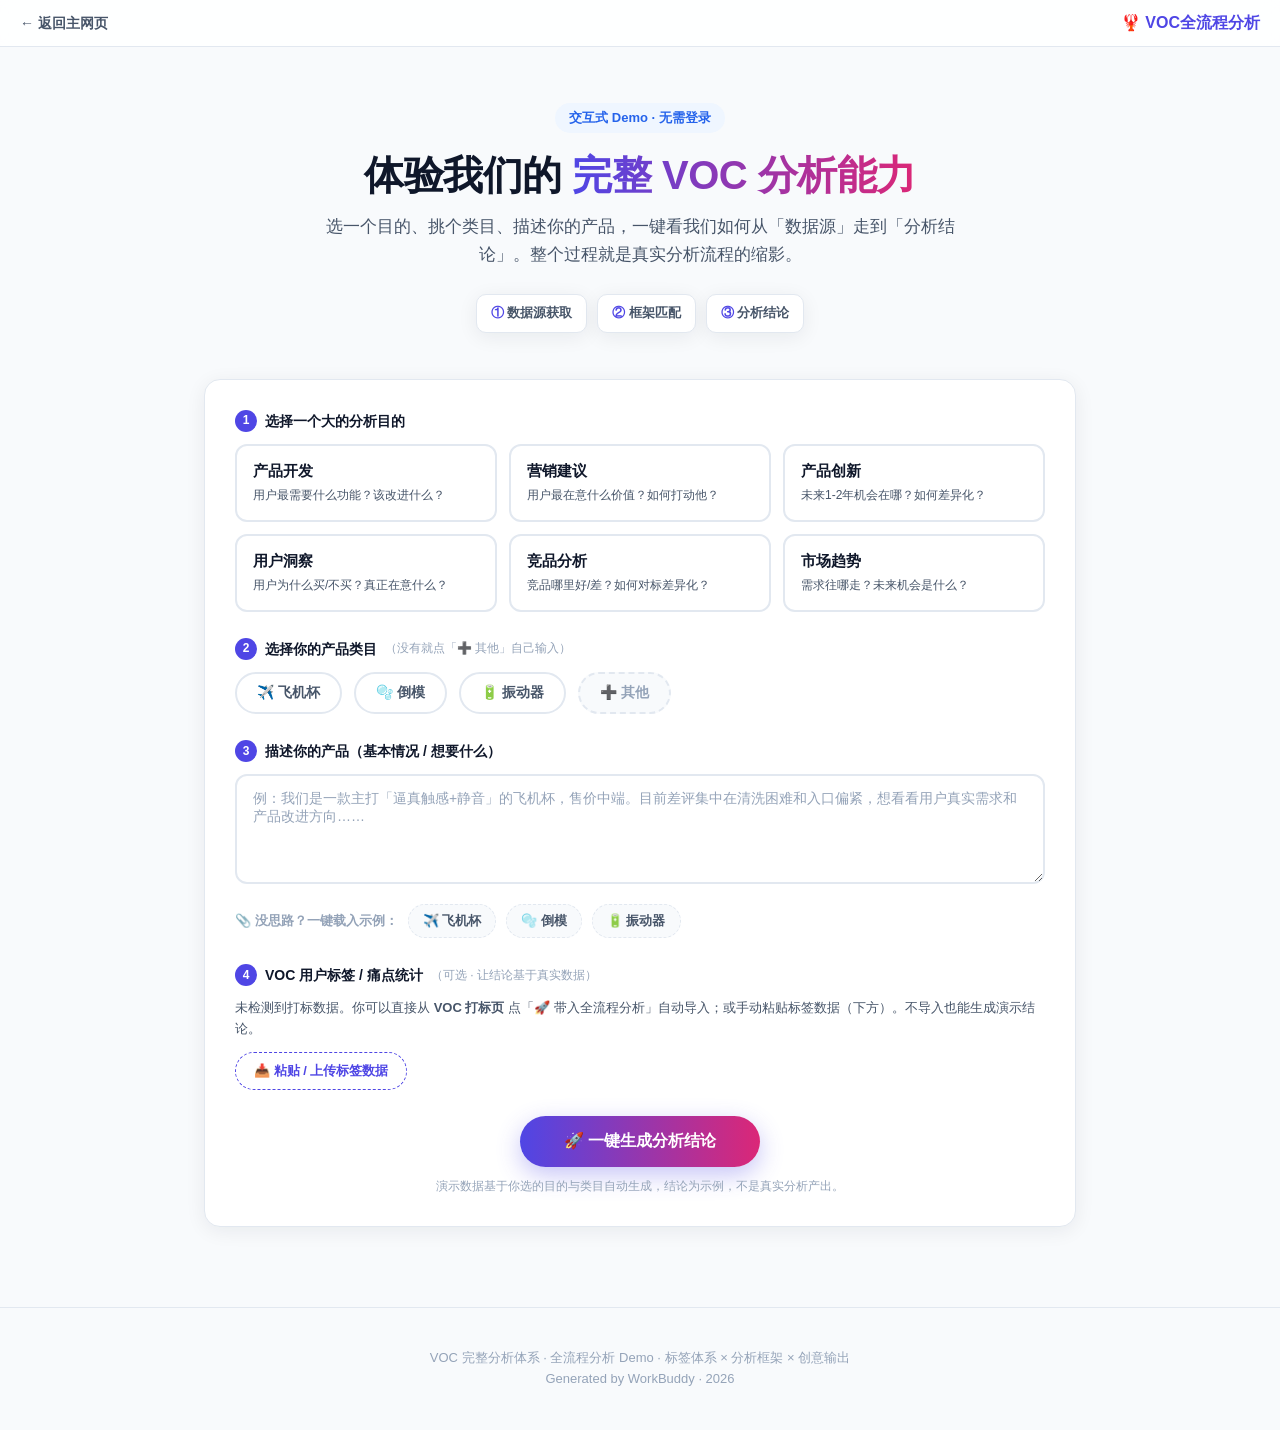
==== commit e32845de: "refactor: 移除昼夜切换按钮与暗色系统(radium-dark)，全站回归纯白天模式" ====
--- a/experience.html
+++ b/experience.html
@@ -13,14 +13,6 @@
     --bg:#F8FAFC; --card:#FFFFFF; --radius:16px; --shadow:0 4px 20px rgba(15,23,42,.07);
 }
 
-/* ===== 深空全息 夜晚模式（Radium deep-space）变量覆盖 ===== */
-body[data-theme="dark"]{
-    --indigo:#6366f1; --indigo-d:#4F46E5; --blue:#60a5fa; --blue-l:rgba(96,165,250,.10);
-    --brand:#60a5fa; --brand-bg:rgba(96,165,250,.14);
-    --ink:#e2e8f0; --slate:#cbd5e1; --muted:#94a3b8; --line:rgba(255,255,255,.08);
-    --green:#4ade80; --pink:#f43f5e; --amber:#f59e0b; --cyan:#38bdf8; --purple:#a78bfa;
-    --bg:#0F1525; --card:rgba(28,38,64,.5); --shadow:0 8px 32px rgba(0,0,0,.45);
-}
 *{box-sizing:border-box;margin:0;padding:0;}
 body{font-family:-apple-system,BlinkMacSystemFont,"Segoe UI","PingFang SC","Microsoft YaHei",sans-serif;
     background:var(--bg); color:var(--ink); line-height:1.6; -webkit-font-smoothing:antialiased;}
@@ -29,10 +21,6 @@
 .topbar a{color:var(--slate); text-decoration:none; font-size:14px; font-weight:600; display:flex; align-items:center; gap:6px;}
 .topbar a:hover{color:var(--indigo);}
 .topbar .brand{margin-left:auto; font-weight:700; color:var(--indigo); display:flex; align-items:center; gap:6px;}
-.theme-toggle{display:inline-flex; align-items:center; gap:6px; padding:7px 13px; border:1px solid var(--line); border-radius:999px; background:#fff; color:var(--slate); font-size:13px; font-weight:600; font-family:inherit; cursor:pointer; transition:all .18s ease; white-space:nowrap;}
-.theme-toggle:hover{background:#F1F5F9; border-color:#CBD5E1; color:var(--indigo);}
-.theme-toggle .theme-icon{font-size:15px; line-height:1;}
-.theme-toggle[data-active="dark"]{background:#E0E7FF; border-color:#6366F1; color:#4338CA;}
 
 /* ===== Hero ===== */
 .hero{max-width:920px; margin:0 auto; padding:56px 24px 28px; text-align:center;}
@@ -240,16 +228,11 @@
 <link rel="preconnect" href="https://fonts.googleapis.com">
 <link rel="preconnect" href="https://fonts.gstatic.com" crossorigin>
 <link href="https://fonts.googleapis.com/css2?family=Inter:wght@400;500;600;700;800&family=JetBrains+Mono:wght@400;500;700&family=Orbitron:wght@500;700;900&display=swap" rel="stylesheet">
-<link rel="stylesheet" href="radium-dark.css">
 </head>
 <body>
 
 <div class="topbar">
     <a href="index.html">← 返回主网页</a>
-    <button type="button" class="theme-toggle" id="themeToggle" aria-label="切换白天/夜晚模式">
-        <span class="theme-icon">☀️</span>
-        <span class="theme-text">白天</span>
-    </button>
     <span class="brand">🦞 VOC全流程分析</span>
 </div>
 
@@ -375,26 +358,6 @@
 </div>
 
 <script>
-/* ===================== 白天/夜晚模式切换（跨页共享 voc_theme） ===================== */
-(function(){
-    function applyTheme(isDark){
-        document.body.setAttribute('data-theme', isDark ? 'dark' : 'light');
-        var btn = document.getElementById('themeToggle');
-        if(!btn) return;
-        btn.setAttribute('data-active', isDark ? 'dark' : 'light');
-        btn.innerHTML = isDark
-            ? '<span class="theme-icon">🌙</span><span class="theme-text">夜晚</span>'
-            : '<span class="theme-icon">☀️</span><span class="theme-text">白天</span>';
-    }
-    var saved = localStorage.getItem('voc_theme');
-    applyTheme(saved === 'dark');
-    var btn = document.getElementById('themeToggle');
-    if(btn) btn.addEventListener('click', function(){
-        var next = document.body.getAttribute('data-theme') === 'dark' ? 'light' : 'dark';
-        localStorage.setItem('voc_theme', next);
-        applyTheme(next === 'dark');
-    });
-})();
 /* ============ 数据模型 ============ */
 const PURPOSES = {
     product_dev:{name:'产品开发', icon:'🛠️', desc:'用户最需要什么功能？该改进什么？',
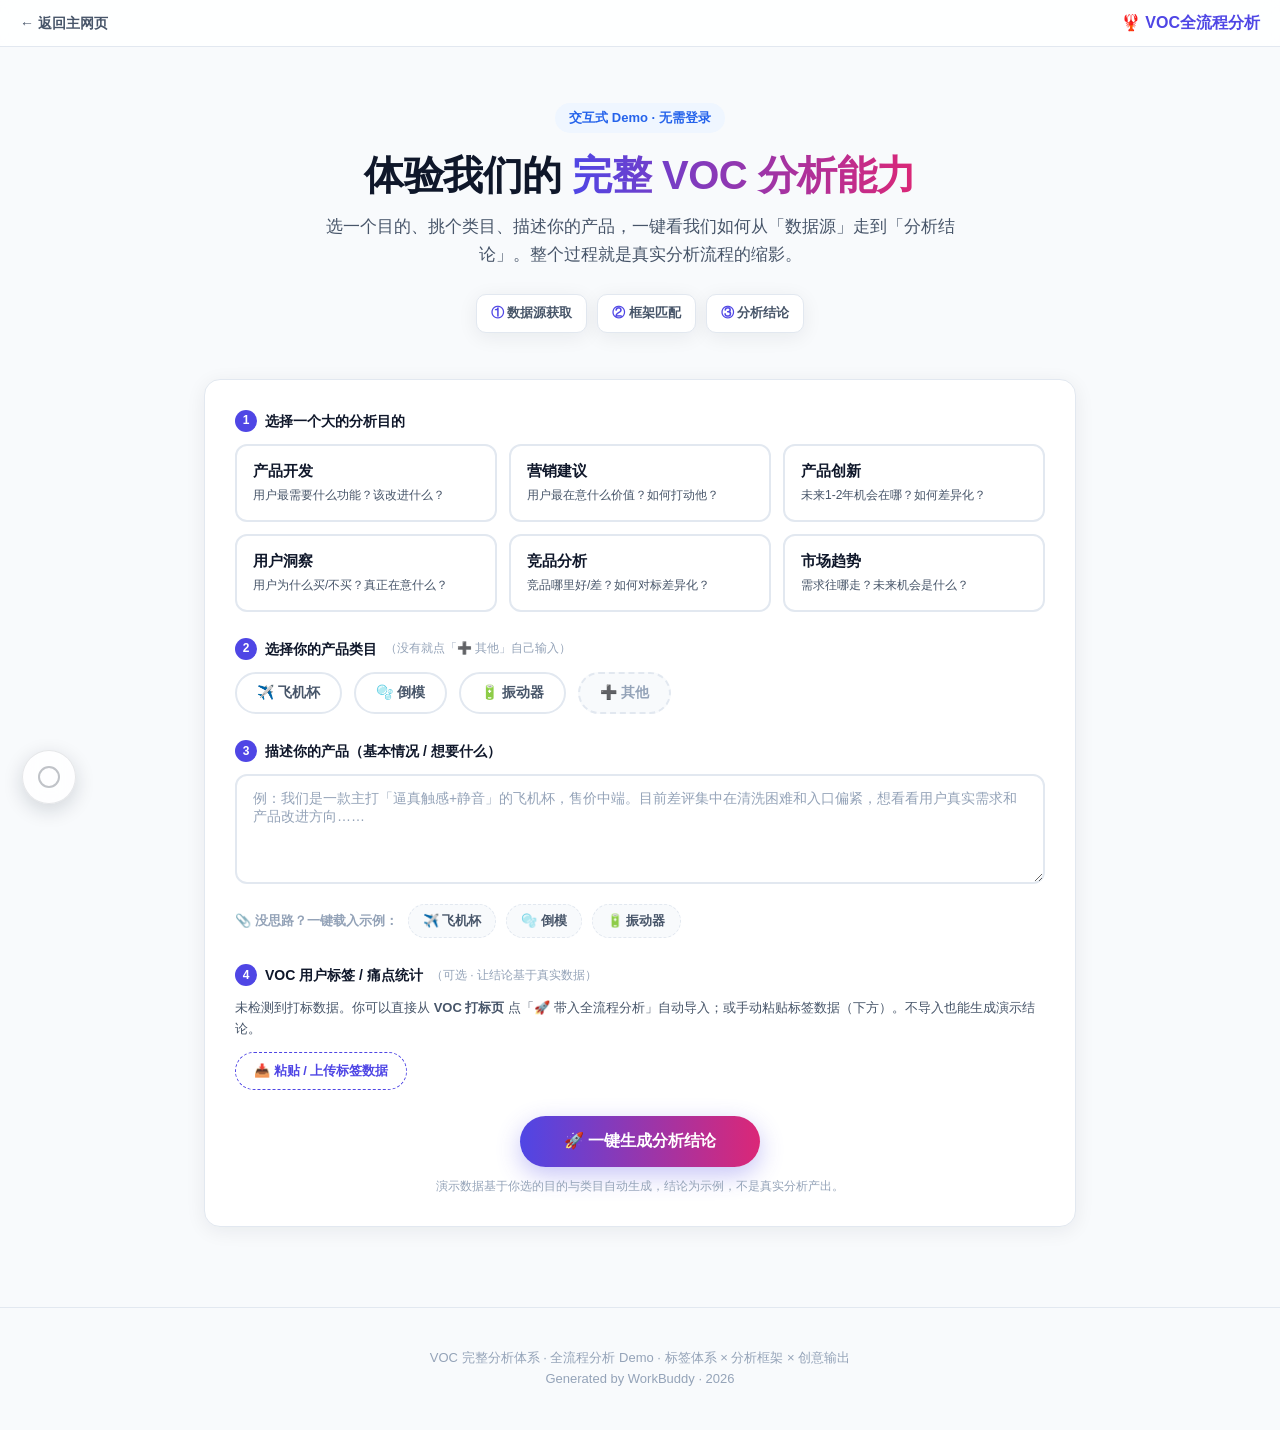
==== commit 4bdcf5dd: "feat: 在 experience.html 与 hip_mold_report.html 增加苹果风可拖动圆形导航(跨页指向主报告板块)" ====
--- a/experience.html
+++ b/experience.html
@@ -229,7 +229,117 @@
 <link rel="preconnect" href="https://fonts.gstatic.com" crossorigin>
 <link href="https://fonts.googleapis.com/css2?family=Inter:wght@400;500;600;700;800&family=JetBrains+Mono:wght@400;500;700&family=Orbitron:wght@500;700;900&display=swap" rel="stylesheet">
 </head>
+<style>
+        /* ===== 左侧导航：苹果风可拖动圆形按钮 + 悬停展开文字 ===== */
+        #nav-fab {
+            position: fixed;
+            left: 22px;
+            bottom: 96px;
+            width: 54px;
+            height: 54px;
+            border-radius: 50%;
+            background: rgba(255, 255, 255, 0.82);
+            backdrop-filter: blur(10px);
+            -webkit-backdrop-filter: blur(10px);
+            border: 1px solid rgba(15, 23, 42, 0.10);
+            box-shadow: 0 6px 20px rgba(15, 23, 42, 0.16);
+            z-index: 400;
+            cursor: grab;
+            display: flex;
+            align-items: center;
+            justify-content: center;
+            touch-action: none;
+            transition: box-shadow .2s ease, transform .15s ease;
+        }
+        #nav-fab:active { cursor: grabbing; }
+        #nav-fab:hover { box-shadow: 0 10px 28px rgba(15, 23, 42, 0.22); }
+        #nav-fab.dragging { cursor: grabbing; transition: none; box-shadow: 0 14px 32px rgba(15, 23, 42, 0.28); }
+        #nav-fab .fab-ring {
+            width: 22px;
+            height: 22px;
+            border-radius: 50%;
+            border: 2px solid rgba(15, 23, 42, 0.26);
+            box-sizing: border-box;
+            transition: border-color .2s ease, transform .2s ease;
+        }
+        #nav-fab:hover .fab-ring { border-color: rgba(37, 99, 235, 0.55); }
+        #nav-fab.dragging .fab-ring { border-color: rgba(37, 99, 235, 0.55); }
+        #nav-menu {
+            position: absolute;
+            left: calc(100% + 14px);
+            top: 50%;
+            transform: translateY(-50%) scale(.96);
+            transform-origin: left center;
+            min-width: 152px;
+            padding: 8px;
+            background: #ffffff;
+            border: 1px solid rgba(226, 232, 240, 0.9);
+            border-radius: 14px;
+            box-shadow: 0 12px 34px rgba(15, 23, 42, 0.16);
+            display: flex;
+            flex-direction: column;
+            gap: 2px;
+            opacity: 0;
+            visibility: hidden;
+            pointer-events: none;
+            transition: opacity .18s ease, transform .18s ease, visibility .18s;
+        }
+        #nav-fab.open #nav-menu {
+            opacity: 1;
+            visibility: visible;
+            transform: translateY(-50%) scale(1);
+            pointer-events: auto;
+        }
+        #nav-fab.dragging #nav-menu { display: none; }
+        #nav-fab.menu-left #nav-menu {
+            left: auto;
+            right: calc(100% + 14px);
+            transform-origin: right center;
+        }
+        .nav-menu-item {
+            position: relative;
+            display: block;
+            padding: 9px 12px;
+            border-radius: 9px;
+            color: #475569;
+            text-decoration: none;
+            font-size: 13.5px;
+            font-weight: 600;
+            white-space: nowrap;
+            transition: background .15s ease, color .15s ease;
+        }
+        .nav-menu-item:hover { background: #EFF6FF; color: #2563EB; }
+        .nav-menu-item.active { color: #2563EB; background: #EFF6FF; }
+        .nav-menu-item.active::before {
+            content: "";
+            display: inline-block;
+            width: 4px;
+            height: 14px;
+            border-radius: 3px;
+            background: #2563EB;
+            margin-right: 8px;
+            vertical-align: -2px;
+        }
+        @media (max-width: 768px) {
+            #nav-fab { width: 48px; height: 48px; left: 14px; bottom: 80px; }
+            #nav-fab .fab-ring { width: 19px; height: 19px; }
+        }
+</style>
+
 <body>
+
+<nav id="nav-fab" role="navigation" aria-label="页面板块导航" title="拖动我到任意位置 · 悬停查看板块">
+    <span class="fab-ring"></span>
+    <div id="nav-menu">
+        <a class="nav-menu-item" href="index.html#section-tags">标签体系</a>
+        <a class="nav-menu-item" href="index.html#brand-roulette">需求盲盒转盘</a>
+        <a class="nav-menu-item" href="experience.html">VOC全流程分析</a>
+        <a class="nav-menu-item" href="index.html#section-purpose-wizard">分析目的</a>
+        <a class="nav-menu-item" href="index.html#section-framework">分析框架</a>
+        <a class="nav-menu-item" href="hip_mold_report.html">分析成果</a>
+        <a class="nav-menu-item" href="index.html#skill-download">智能体</a>
+    </div>
+</nav>
 
 <div class="topbar">
     <a href="index.html">← 返回主网页</a>
@@ -1151,5 +1261,91 @@
 const prodDescEl = document.getElementById('prodDesc');
 if(prodDescEl) prodDescEl.addEventListener('input', saveProductContext);
 </script>
+<script>
+(function(){
+    const navFab = document.getElementById('nav-fab');
+    const navMenu = document.getElementById('nav-menu');
+    const navMenuItems = navMenu ? navMenu.querySelectorAll('.nav-menu-item') : [];
+    const curPath = location.pathname.split('/').pop();
+    navMenuItems.forEach(function(item){
+        const href = item.getAttribute('href') || '';
+        const itemPath = href.split('#')[0];
+        if (itemPath === curPath) item.classList.add('active');
+    });
+    let navMenuTimer = null;
+    function openNavMenu(){
+        if (navFab.classList.contains('dragging')) return;
+        if (navMenuTimer){ clearTimeout(navMenuTimer); navMenuTimer = null; }
+        const rect = navFab.getBoundingClientRect();
+        if (rect.right + 175 > window.innerWidth - 8) navFab.classList.add('menu-left');
+        else navFab.classList.remove('menu-left');
+        navFab.classList.add('open');
+    }
+    function scheduleCloseNavMenu(){
+        if (navMenuTimer) clearTimeout(navMenuTimer);
+        navMenuTimer = setTimeout(function(){ navFab.classList.remove('open'); }, 260);
+    }
+    navFab.addEventListener('mouseenter', openNavMenu);
+    navFab.addEventListener('mouseleave', scheduleCloseNavMenu);
+    navMenu.addEventListener('mouseenter', function(){ if(navMenuTimer){ clearTimeout(navMenuTimer); navMenuTimer=null; } });
+    navMenu.addEventListener('mouseleave', scheduleCloseNavMenu);
+    (function(){
+        const KEY = 'voc_nav_fab_pos';
+        let saved = null;
+        try { saved = JSON.parse(localStorage.getItem(KEY) || 'null'); } catch (e) {}
+        if (saved && typeof saved.left === 'number' && typeof saved.top === 'number') {
+            navFab.style.left = saved.left + 'px';
+            navFab.style.top = saved.top + 'px';
+            navFab.style.bottom = 'auto';
+            navFab.style.right = 'auto';
+        }
+        let dragging = false, startX = 0, startY = 0, origLeft = 0, origTop = 0, moved = false;
+        function onDown(e){
+            if (e.target.closest('.nav-menu-item')) return;
+            dragging = true; moved = false;
+            navFab.classList.add('dragging');
+            const pt = e.touches ? e.touches[0] : e;
+            startX = pt.clientX; startY = pt.clientY;
+            const rect = navFab.getBoundingClientRect();
+            origLeft = rect.left; origTop = rect.top;
+            document.addEventListener('mousemove', onMove);
+            document.addEventListener('mouseup', onUp);
+            document.addEventListener('touchmove', onMove, { passive: false });
+            document.addEventListener('touchend', onUp);
+            e.preventDefault();
+        }
+        function onMove(e){
+            if (!dragging) return;
+            const pt = e.touches ? e.touches[0] : e;
+            const dx = pt.clientX - startX, dy = pt.clientY - startY;
+            if (Math.abs(dx) > 4 || Math.abs(dy) > 4) moved = true;
+            let nl = origLeft + dx, nt = origTop + dy;
+            nl = Math.max(4, Math.min(window.innerWidth - navFab.offsetWidth - 4, nl));
+            nt = Math.max(4, Math.min(window.innerHeight - navFab.offsetHeight - 4, nt));
+            navFab.style.left = nl + 'px';
+            navFab.style.top = nt + 'px';
+            navFab.style.bottom = 'auto';
+            navFab.style.right = 'auto';
+            if (e.cancelable) e.preventDefault();
+        }
+        function onUp(){
+            if (!dragging) return;
+            dragging = false;
+            navFab.classList.remove('dragging');
+            document.removeEventListener('mousemove', onMove);
+            document.removeEventListener('mouseup', onUp);
+            document.removeEventListener('touchmove', onMove);
+            document.removeEventListener('touchend', onUp);
+            if (moved){
+                try {
+                    localStorage.setItem(KEY, JSON.stringify({ left: parseFloat(navFab.style.left), top: parseFloat(navFab.style.top) }));
+                } catch (e) {}
+            }
+        }
+        navFab.addEventListener('mousedown', onDown);
+        navFab.addEventListener('touchstart', onDown, { passive: false });
+    })();
+})();
+</script>
 </body>
 </html>
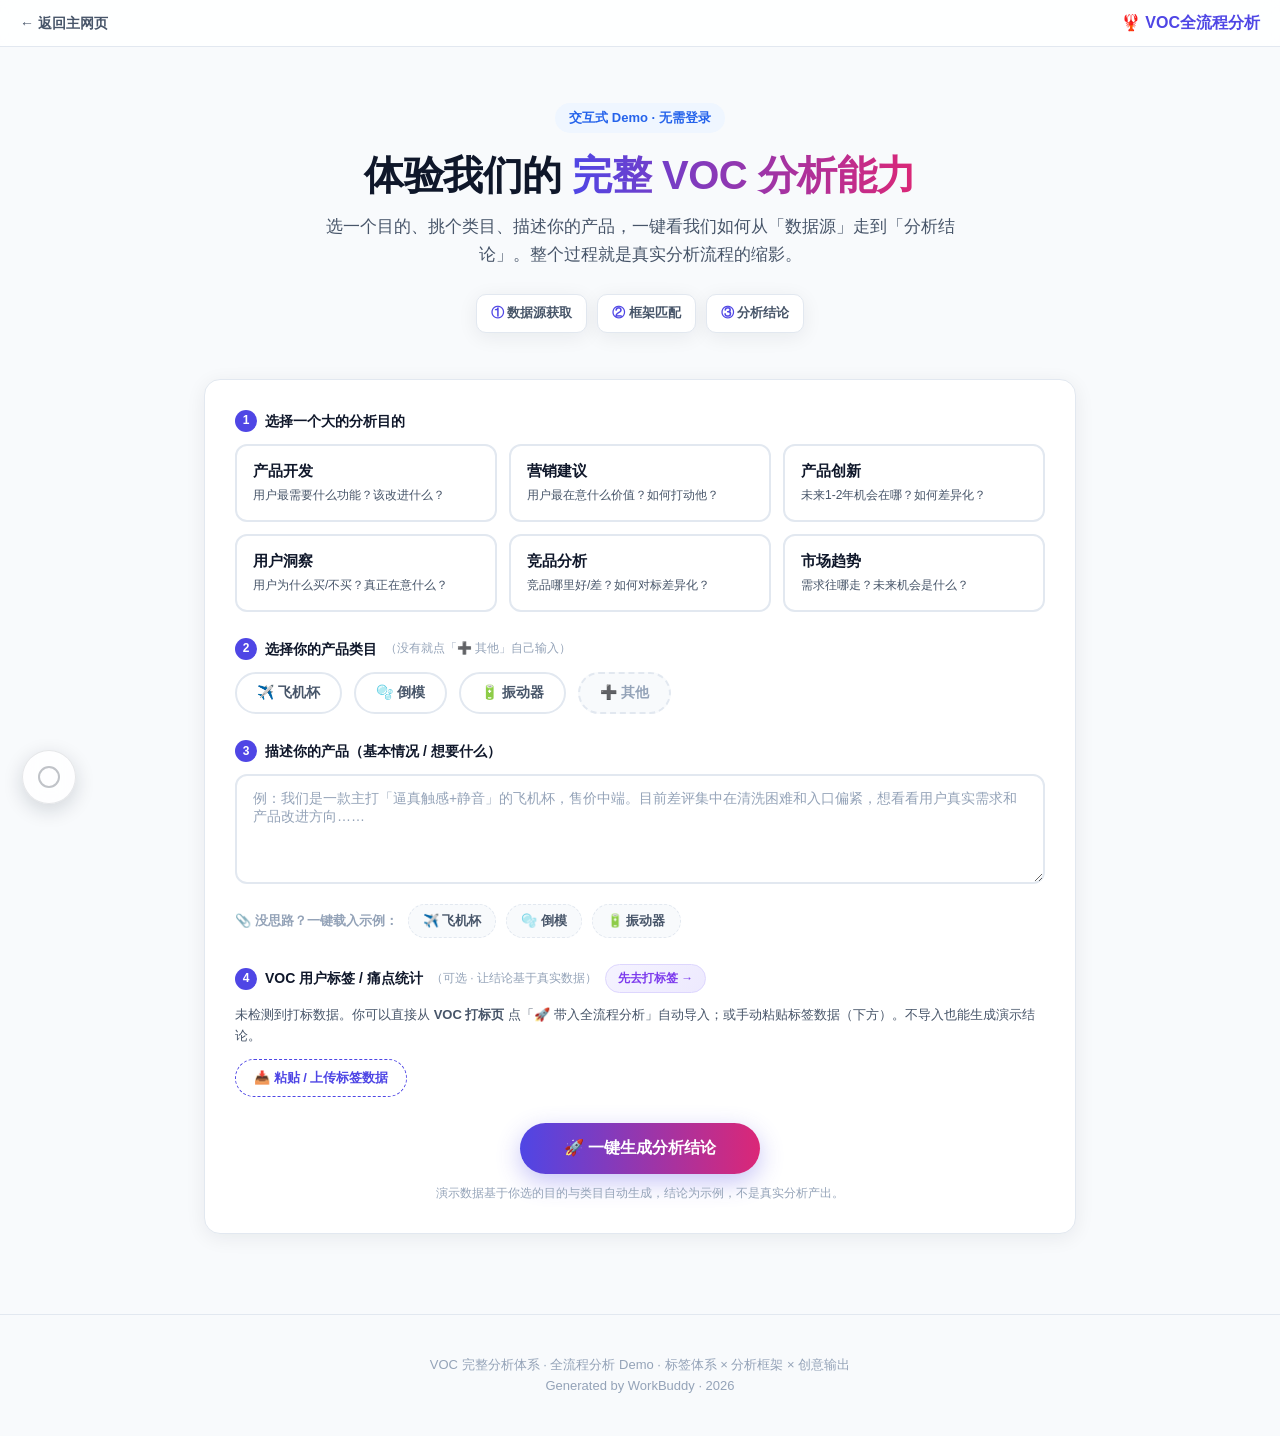
==== commit 5727c15b: "feat(experience): 板块4加先去打标签按钮跳转tag-demo；三页导航栏加VOC打标签项" ====
--- a/experience.html
+++ b/experience.html
@@ -38,8 +38,10 @@
 .cfg{background:var(--card); border:1px solid var(--line); border-radius:var(--radius); padding:30px; box-shadow:var(--shadow);}
 .cfg-block{margin-bottom:26px;}
 .cfg-block:last-child{margin-bottom:0;}
-.cfg-label{font-size:14px; font-weight:700; color:var(--ink); margin-bottom:12px; display:flex; align-items:center; gap:8px;}
+.cfg-label{font-size:14px; font-weight:700; color:var(--ink); margin-bottom:12px; display:flex; align-items:center; gap:8px; flex-wrap:wrap;}
 .cfg-label .num{width:22px; height:22px; border-radius:50%; background:var(--indigo); color:#fff; font-size:12px; display:flex; align-items:center; justify-content:center; font-weight:700;}
+.cfg-label .imp-goto-tag{font-size:12px; font-weight:700; color:#7C3AED; text-decoration:none; padding:4px 12px; border-radius:999px; background:linear-gradient(135deg,#F5F3FF,#EDE9FE); border:1px solid #DDD6FE; transition:all .2s; white-space:nowrap;}
+.cfg-label .imp-goto-tag:hover{background:linear-gradient(135deg,#EDE9FE,#DDD6FE); border-color:#C4B5FD; box-shadow:0 2px 8px rgba(124,58,237,.18); transform:translateY(-1px);}
 
 /* purpose cards */
 .purpose-grid{display:grid; grid-template-columns:repeat(3,1fr); gap:12px;}
@@ -231,6 +233,14 @@
 </head>
 <style>
         /* ===== 左侧导航：苹果风可拖动圆形按钮 + 悬停展开文字 ===== */
+        @keyframes fabBreathe {
+            0%, 100% { box-shadow: 0 6px 20px rgba(15, 23, 42, 0.14); }
+            50% { box-shadow: 0 10px 28px rgba(15, 23, 42, 0.24); }
+        }
+        @keyframes ringBreathe {
+            0%, 100% { transform: scale(1); border-color: rgba(15, 23, 42, 0.26); }
+            50% { transform: scale(1.12); border-color: rgba(15, 23, 42, 0.42); }
+        }
         #nav-fab {
             position: fixed;
             left: 22px;
@@ -250,10 +260,13 @@
             justify-content: center;
             touch-action: none;
             transition: box-shadow .2s ease, transform .15s ease;
+            animation: fabBreathe 2.6s ease-in-out infinite;
+            will-change: box-shadow;
         }
         #nav-fab:active { cursor: grabbing; }
-        #nav-fab:hover { box-shadow: 0 10px 28px rgba(15, 23, 42, 0.22); }
-        #nav-fab.dragging { cursor: grabbing; transition: none; box-shadow: 0 14px 32px rgba(15, 23, 42, 0.28); }
+        #nav-fab:hover { box-shadow: 0 10px 28px rgba(15, 23, 42, 0.22); animation-play-state: paused; }
+        #nav-fab.dragging { cursor: grabbing; transition: none; box-shadow: 0 14px 32px rgba(15, 23, 42, 0.28); animation-play-state: paused; }
+        /* 苹果 AssistiveTouch 风格内环（无图标） */
         #nav-fab .fab-ring {
             width: 22px;
             height: 22px;
@@ -261,9 +274,11 @@
             border: 2px solid rgba(15, 23, 42, 0.26);
             box-sizing: border-box;
             transition: border-color .2s ease, transform .2s ease;
-        }
-        #nav-fab:hover .fab-ring { border-color: rgba(37, 99, 235, 0.55); }
-        #nav-fab.dragging .fab-ring { border-color: rgba(37, 99, 235, 0.55); }
+            animation: ringBreathe 2.6s ease-in-out infinite;
+            will-change: transform;
+        }
+        #nav-fab:hover .fab-ring { border-color: rgba(37, 99, 235, 0.55); animation-play-state: paused; transform: scale(1.08); }
+        #nav-fab.dragging .fab-ring { border-color: rgba(37, 99, 235, 0.55); animation-play-state: paused; }
         #nav-menu {
             position: absolute;
             left: calc(100% + 14px);
@@ -332,6 +347,7 @@
     <span class="fab-ring"></span>
     <div id="nav-menu">
         <a class="nav-menu-item" href="index.html#section-tags">标签体系</a>
+        <a class="nav-menu-item" href="tag-demo.html">VOC 打标签</a>
         <a class="nav-menu-item" href="index.html#brand-roulette">需求盲盒转盘</a>
         <a class="nav-menu-item" href="experience.html">VOC全流程分析</a>
         <a class="nav-menu-item" href="index.html#section-purpose-wizard">分析目的</a>
@@ -384,7 +400,7 @@
         </div>
 
         <div class="cfg-block" id="importBlock">
-            <div class="cfg-label"><span class="num">4</span> VOC 用户标签 / 痛点统计 <span style="font-weight:400;color:#94A3B8;font-size:12px;">（可选 · 让结论基于真实数据）</span></div>
+            <div class="cfg-label"><span class="num">4</span> VOC 用户标签 / 痛点统计 <span style="font-weight:400;color:#94A3B8;font-size:12px;">（可选 · 让结论基于真实数据）</span> <a class="imp-goto-tag" href="tag-demo.html">先去打标签 →</a></div>
             <div id="importArea"></div>
         </div>
 
